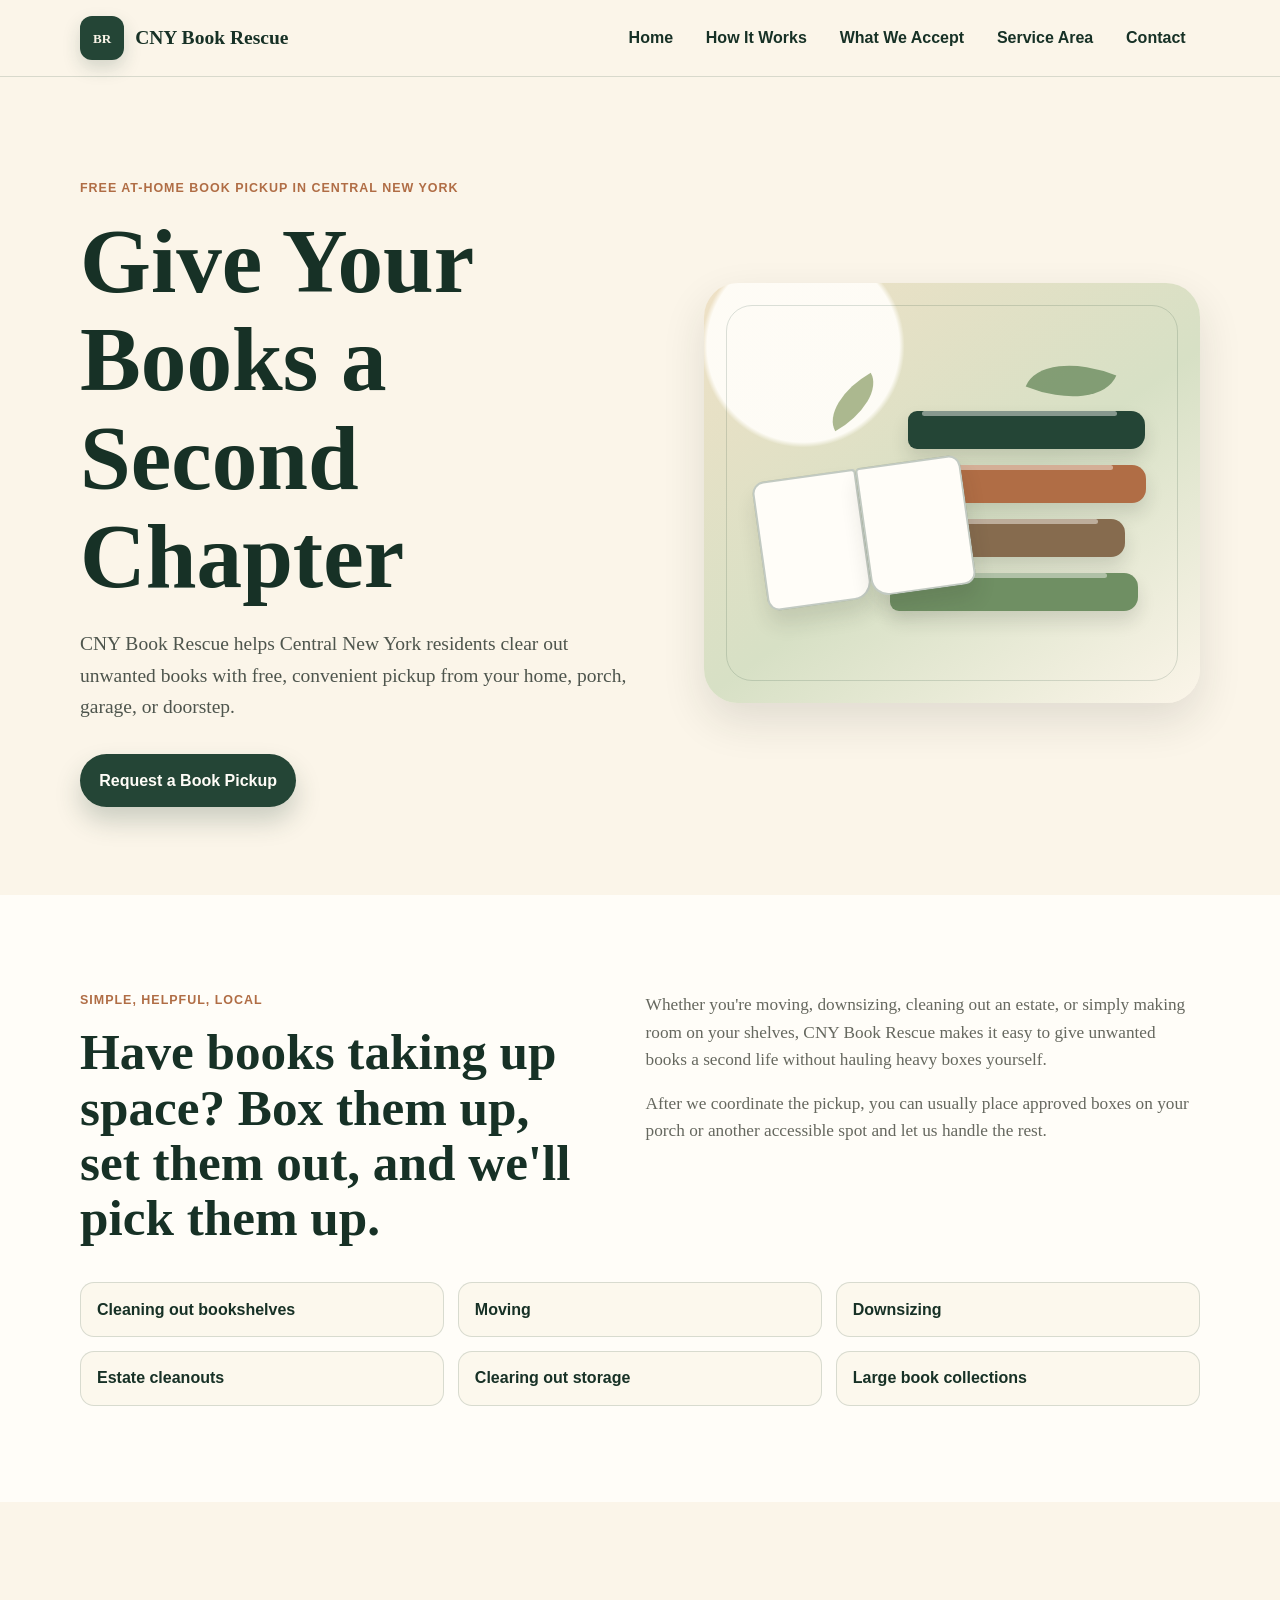
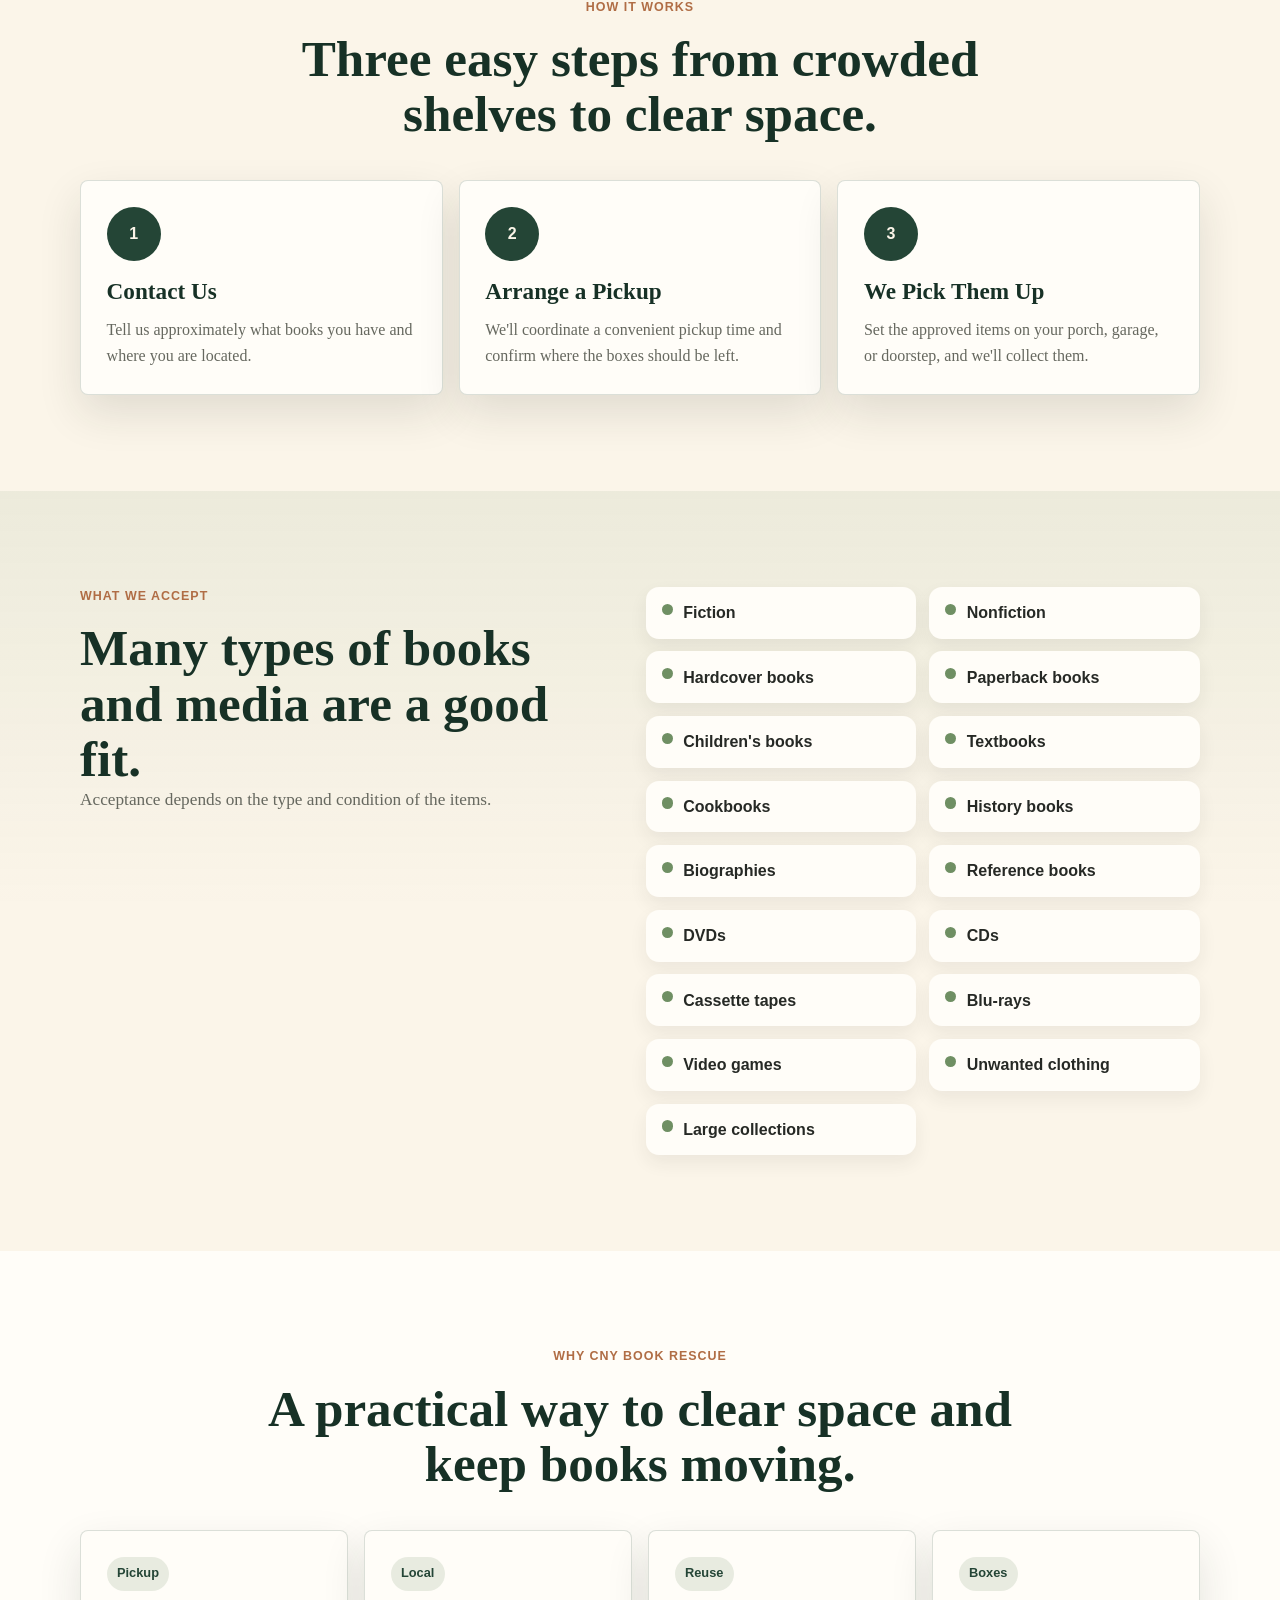
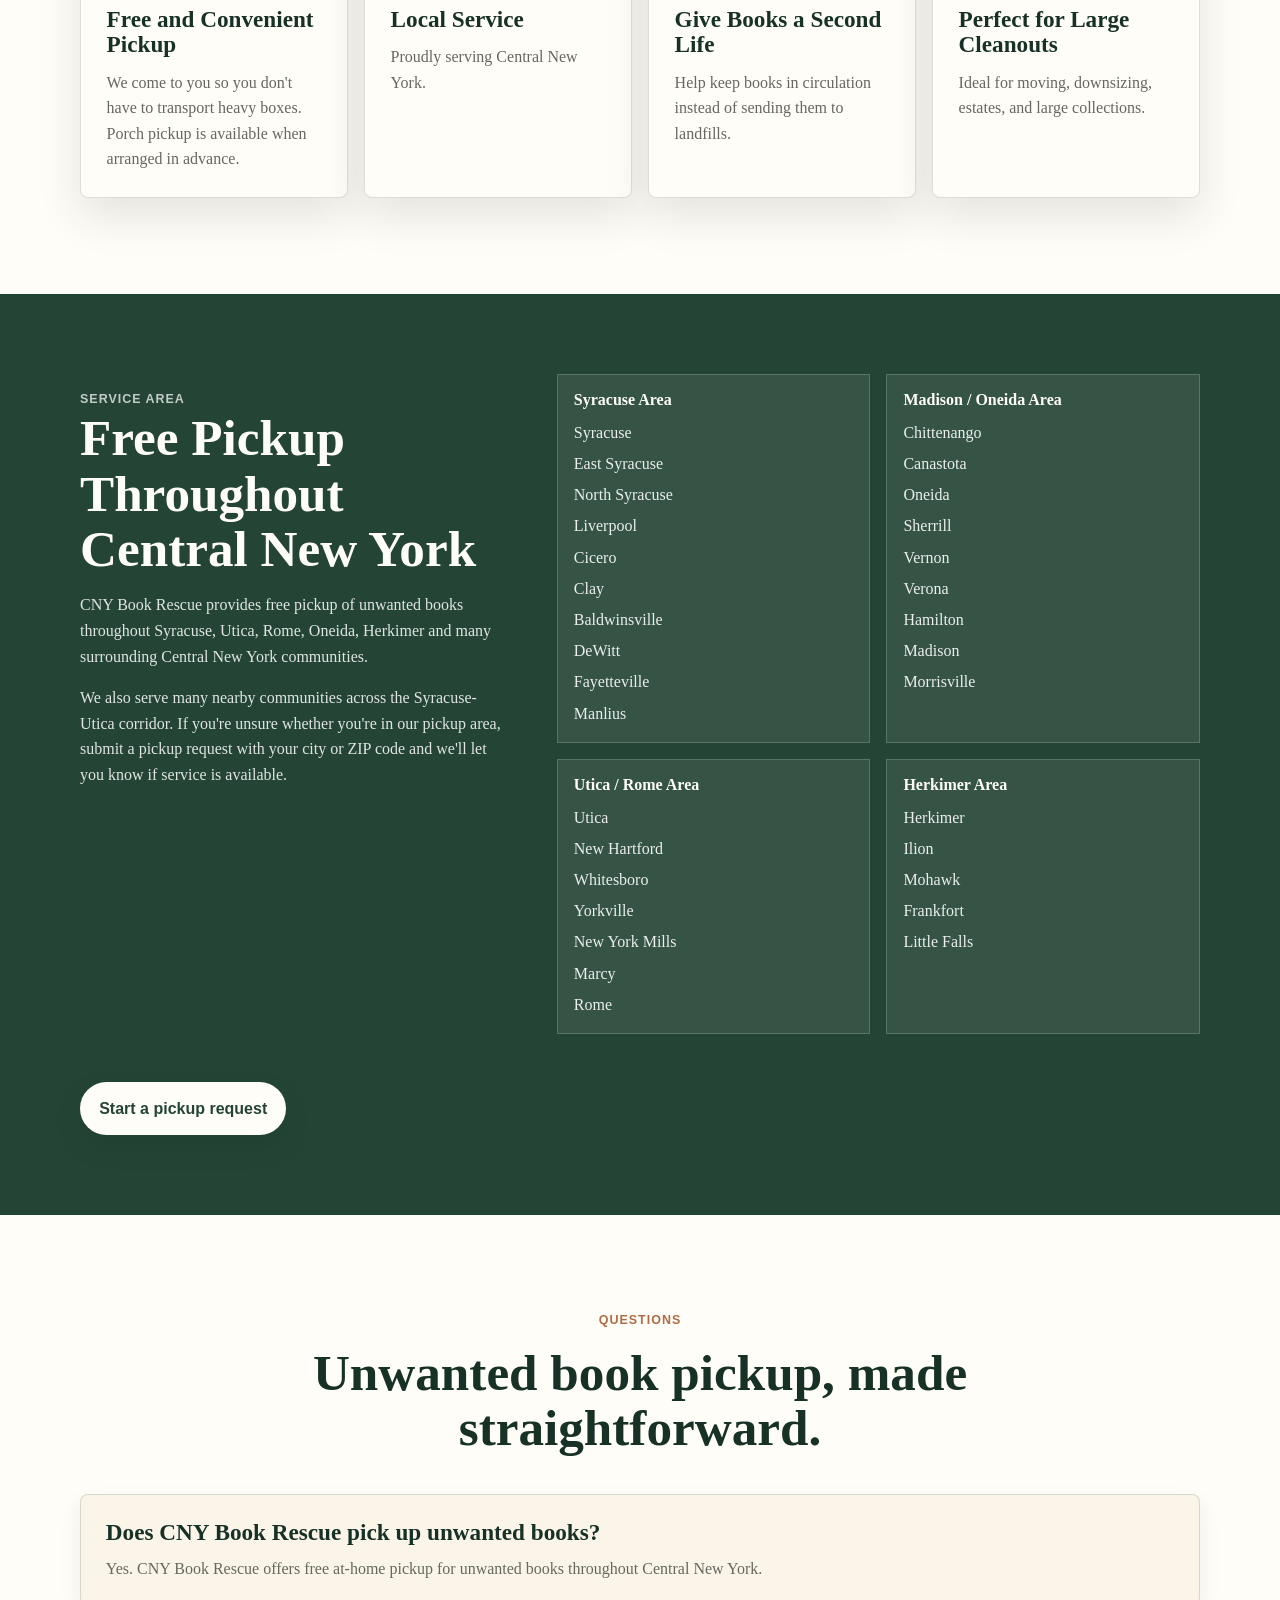
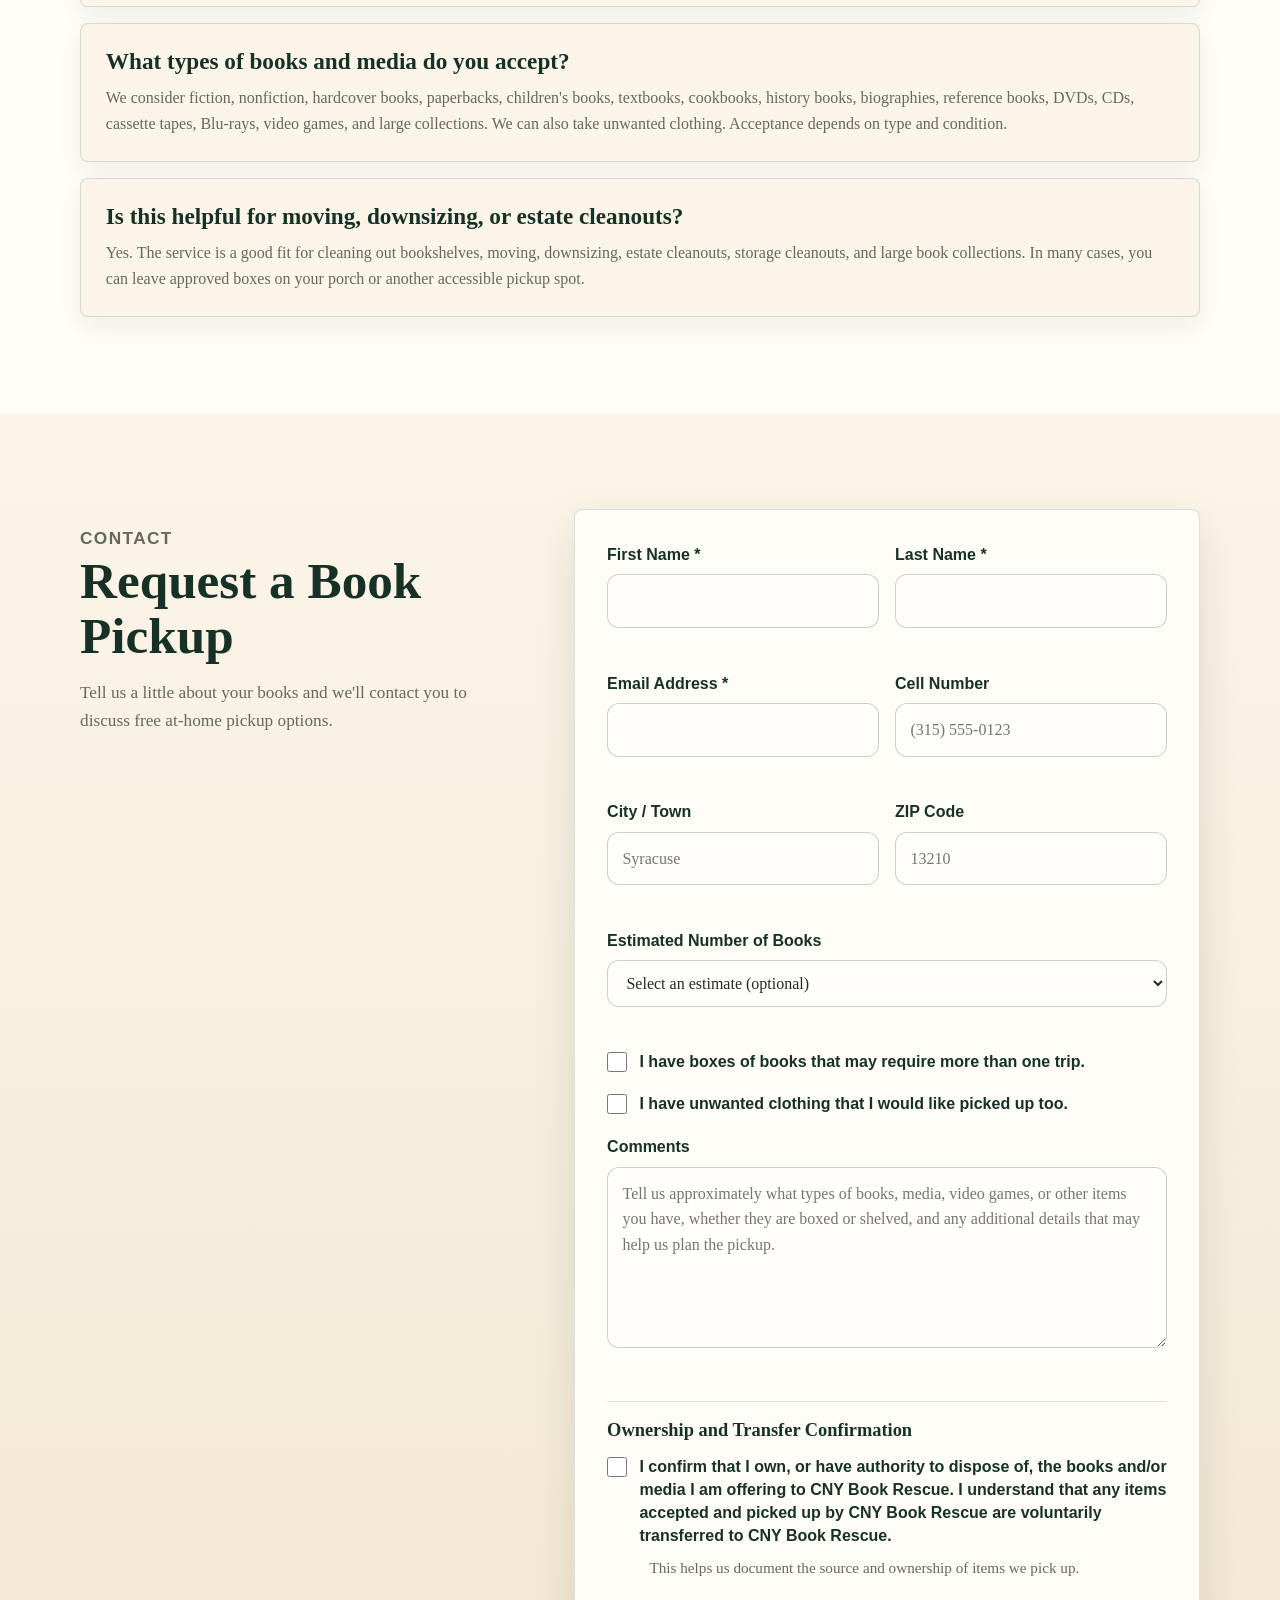
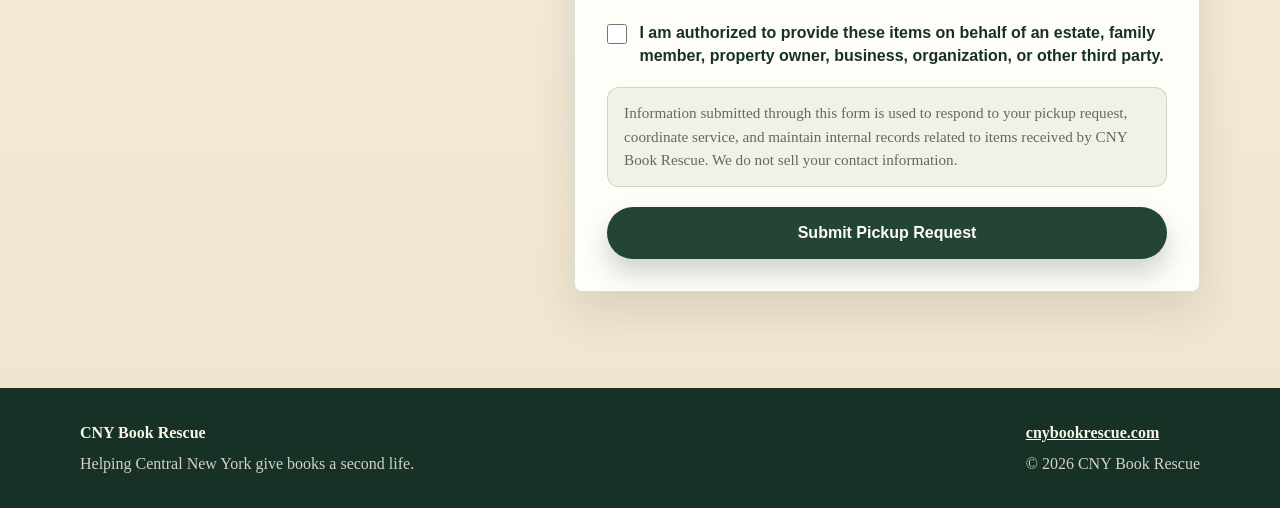
==== index.html @ acc22651 "Include ownership confirmation fields in pickup emails" ====
<!DOCTYPE html>
<html lang="en">
  <head>
    <!-- Google tag (gtag.js) -->
    <script async src="https://www.googletagmanager.com/gtag/js?id=G-8BRWE50BPJ"></script>
    <script>
      window.dataLayer = window.dataLayer || [];
      function gtag(){dataLayer.push(arguments);}
      gtag('js', new Date());

      gtag('config', 'G-8BRWE50BPJ');
    </script>
    <meta charset="UTF-8">
    <meta name="viewport" content="width=device-width, initial-scale=1.0">
    <title>Free Book Pickup in Syracuse & Central New York | CNY Book Rescue</title>
    <meta name="description" content="CNY Book Rescue provides free pickup of unwanted books, media, clothing and other accepted items in Syracuse, Utica, Rome, Oneida, Herkimer and communities throughout Central New York. Moving, downsizing, estate cleanouts and large collections welcome.">
    <meta name="robots" content="index, follow">
    <meta name="author" content="CNY Book Rescue">
    <meta name="geo.region" content="US-NY">
    <meta name="geo.placename" content="Central New York">
    <meta name="theme-color" content="#244536">
    <meta property="og:title" content="Free Book Pickup in Syracuse & Central New York | CNY Book Rescue">
    <meta property="og:description" content="Free pickup of unwanted books and accepted items throughout Syracuse, Utica, Rome, Oneida, Herkimer and Central New York.">
    <meta property="og:type" content="website">
    <meta property="og:url" content="https://cnybookrescue.com/">
    <meta property="og:site_name" content="CNY Book Rescue">
    <meta property="og:image" content="https://cnybookrescue.com/CListImage.png">
    <meta property="og:locale" content="en_US">
    <meta name="twitter:card" content="summary">
    <meta name="twitter:title" content="Free Book Pickup in Syracuse & Central New York | CNY Book Rescue">
    <meta name="twitter:description" content="Free pickup of unwanted books and accepted items throughout Syracuse, Utica, Rome, Oneida, Herkimer and Central New York.">
    <meta name="twitter:image" content="https://cnybookrescue.com/CListImage.png">
    <link rel="canonical" href="https://cnybookrescue.com/">
    <link rel="icon" href="data:image/svg+xml,%3Csvg xmlns='http://www.w3.org/2000/svg' viewBox='0 0 64 64'%3E%3Crect width='64' height='64' rx='14' fill='%23244536'/%3E%3Ctext x='32' y='39' text-anchor='middle' font-family='Georgia,serif' font-size='20' font-weight='700' fill='%23fbf5e9'%3EBR%3C/text%3E%3C/svg%3E">
    <link rel="stylesheet" href="css/styles.css">
    <script type="application/ld+json">
      {
        "@context": "https://schema.org",
        "@graph": [
          {
            "@type": "WebSite",
            "@id": "https://cnybookrescue.com/#website",
            "name": "CNY Book Rescue",
            "alternateName": "Central New York Book Rescue",
            "url": "https://cnybookrescue.com/"
          },
          {
            "@type": "LocalBusiness",
            "@id": "https://cnybookrescue.com/#business",
            "name": "CNY Book Rescue",
            "url": "https://cnybookrescue.com/",
            "description": "CNY Book Rescue helps Central New York residents clear unwanted books, DVDs, CDs, Blu-rays, video games, movies, and music with free at-home pickup. Box them, leave them on the porch, and request a pickup. Select clothing removal requests may be accepted with other pickup items.",
            "areaServed": [
              {
                "@type": "AdministrativeArea",
                "name": "Central New York"
              },
              {
                "@type": "AdministrativeArea",
                "name": "Onondaga County, New York"
              },
              {
                "@type": "AdministrativeArea",
                "name": "Madison County, New York"
              },
              {
                "@type": "AdministrativeArea",
                "name": "Oneida County, New York"
              },
              {
                "@type": "AdministrativeArea",
                "name": "Herkimer County, New York"
              },
              {
                "@type": "City",
                "name": "Syracuse",
                "containedInPlace": {
                  "@type": "AdministrativeArea",
                  "name": "Onondaga County, New York"
                }
              },
              {
                "@type": "City",
                "name": "Utica",
                "containedInPlace": {
                  "@type": "AdministrativeArea",
                  "name": "Oneida County, New York"
                }
              },
              {
                "@type": "City",
                "name": "Rome",
                "containedInPlace": {
                  "@type": "AdministrativeArea",
                  "name": "Oneida County, New York"
                }
              },
              {
                "@type": "City",
                "name": "Oneida",
                "containedInPlace": {
                  "@type": "AdministrativeArea",
                  "name": "Madison County, New York"
                }
              },
              {
                "@type": "City",
                "name": "Little Falls",
                "containedInPlace": {
                  "@type": "AdministrativeArea",
                  "name": "Herkimer County, New York"
                }
              }
            ],
            "priceRange": "Free pickup service"
          },
          {
            "@type": "Service",
            "@id": "https://cnybookrescue.com/#service",
            "name": "Free unwanted book and media pickup in Central New York",
            "serviceType": "Book and media pickup",
            "description": "Free at-home pickup for unwanted books, DVDs, CDs, cassette tapes, Blu-rays, video games, movies, music, large collections, moving cleanouts, downsizing, and estate cleanouts in Central New York. Box them, leave them on the porch, and request a pickup. Select clothing removal requests may be accepted with other pickup items.",
            "provider": {
              "@id": "https://cnybookrescue.com/#business"
            },
            "areaServed": [
              {
                "@type": "AdministrativeArea",
                "name": "Onondaga County, New York"
              },
              {
                "@type": "AdministrativeArea",
                "name": "Madison County, New York"
              },
              {
                "@type": "AdministrativeArea",
                "name": "Oneida County, New York"
              },
              {
                "@type": "AdministrativeArea",
                "name": "Herkimer County, New York"
              },
              {
                "@type": "Place",
                "name": "Syracuse-Utica corridor",
                "containedInPlace": {
                  "@type": "AdministrativeArea",
                  "name": "Central New York"
                }
              }
            ]
          },
          {
            "@type": "FAQPage",
            "@id": "https://cnybookrescue.com/#faq",
            "mainEntity": [
              {
                "@type": "Question",
                "name": "Does CNY Book Rescue pick up unwanted books?",
                "acceptedAnswer": {
                  "@type": "Answer",
                  "text": "Yes. CNY Book Rescue offers convenient local pickup for unwanted books throughout Central New York."
                }
              },
              {
                "@type": "Question",
                "name": "What types of books and media does CNY Book Rescue accept?",
                "acceptedAnswer": {
                  "@type": "Answer",
                  "text": "CNY Book Rescue considers fiction, nonfiction, hardcover books, paperbacks, children's books, textbooks, cookbooks, history books, biographies, reference books, DVDs, CDs, cassette tapes, Blu-rays, video games, movies, music, select unwanted clothing, and large collections. Acceptance depends on type and condition."
                }
              },
              {
                "@type": "Question",
                "name": "Can CNY Book Rescue pick up DVDs, CDs, movies, and music?",
                "acceptedAnswer": {
                  "@type": "Answer",
                  "text": "Yes. CNY Book Rescue considers DVDs, CDs, Blu-rays, cassette tapes, movies, music, video games, and related media for local pickup in Central New York."
                }
              },
              {
                "@type": "Question",
                "name": "Is book pickup useful for moving, downsizing, or estate cleanouts?",
                "acceptedAnswer": {
                  "@type": "Answer",
                  "text": "Yes. The service is designed for cleaning out bookshelves, moving, downsizing, estate cleanouts, storage cleanouts, and large book collections."
                }
              }
            ]
          }
        ]
      }
    </script>
  </head>
  <body>
    <a class="skip-link" href="#main">Skip to content</a>

    <header class="site-header" data-header>
      <nav class="nav" aria-label="Primary navigation">
        <a class="brand" href="#home" aria-label="CNY Book Rescue home">
          <span class="brand-mark" aria-hidden="true">BR</span>
          <span class="brand-text">CNY Book Rescue</span>
        </a>

        <button class="nav-toggle" type="button" aria-expanded="false" aria-controls="primary-menu" aria-label="Open navigation menu">
          <span></span>
          <span></span>
          <span></span>
        </button>

        <ul class="nav-menu" id="primary-menu">
          <li><a href="#home">Home</a></li>
          <li><a href="#how-it-works">How It Works</a></li>
          <li><a href="#what-we-accept">What We Accept</a></li>
          <li><a href="#service-area">Service Area</a></li>
          <li><a href="#contact">Contact</a></li>
        </ul>
      </nav>
    </header>

    <main id="main">
      <section class="hero" id="home" aria-labelledby="hero-title">
        <div class="hero-content">
          <p class="eyebrow">Free at-home book pickup in Central New York</p>
          <h1 id="hero-title">Give Your Books a Second Chapter</h1>
          <p class="hero-copy">CNY Book Rescue helps Central New York residents clear out unwanted books with free, convenient pickup from your home, porch, garage, or doorstep.</p>
          <a class="button button-primary" href="#contact">Request a Book Pickup</a>
        </div>

        <div class="hero-art" aria-label="Illustration of rescued books with leaves">
          <div class="book-stack">
            <span class="book book-one"></span>
            <span class="book book-two"></span>
            <span class="book book-three"></span>
            <span class="book book-four"></span>
          </div>
          <div class="open-book">
            <span></span>
            <span></span>
          </div>
          <div class="leaf leaf-one"></div>
          <div class="leaf leaf-two"></div>
        </div>
      </section>

      <section class="section intro-section" aria-labelledby="overview-title">
        <div class="section-inner two-column">
          <div>
            <p class="eyebrow">Simple, helpful, local</p>
            <h2 id="overview-title">Have books taking up space? Box them up, set them out, and we'll pick them up.</h2>
          </div>
          <div class="flow">
            <p>Whether you're moving, downsizing, cleaning out an estate, or simply making room on your shelves, CNY Book Rescue makes it easy to give unwanted books a second life without hauling heavy boxes yourself.</p>
            <p>After we coordinate the pickup, you can usually place approved boxes on your porch or another accessible spot and let us handle the rest.</p>
          </div>
        </div>
        <div class="section-inner situation-grid" aria-label="Common pickup situations">
          <span>Cleaning out bookshelves</span>
          <span>Moving</span>
          <span>Downsizing</span>
          <span>Estate cleanouts</span>
          <span>Clearing out storage</span>
          <span>Large book collections</span>
        </div>
      </section>

      <section class="section steps-section" id="how-it-works" aria-labelledby="steps-title">
        <div class="section-inner section-heading">
          <p class="eyebrow">How it works</p>
          <h2 id="steps-title">Three easy steps from crowded shelves to clear space.</h2>
        </div>
        <div class="section-inner card-grid steps-grid">
          <article class="step-card">
            <div class="icon-circle" aria-hidden="true">1</div>
            <h3>Contact Us</h3>
            <p>Tell us approximately what books you have and where you are located.</p>
          </article>
          <article class="step-card">
            <div class="icon-circle" aria-hidden="true">2</div>
            <h3>Arrange a Pickup</h3>
            <p>We'll coordinate a convenient pickup time and confirm where the boxes should be left.</p>
          </article>
          <article class="step-card">
            <div class="icon-circle" aria-hidden="true">3</div>
            <h3>We Pick Them Up</h3>
            <p>Set the approved items on your porch, garage, or doorstep, and we'll collect them.</p>
          </article>
        </div>
      </section>

      <section class="section accept-section" id="what-we-accept" aria-labelledby="accept-title">
        <div class="section-inner two-column">
          <div>
            <p class="eyebrow">What we accept</p>
            <h2 id="accept-title">Many types of books and media are a good fit.</h2>
            <p class="section-copy">Acceptance depends on the type and condition of the items.</p>
          </div>
          <ul class="accept-list">
            <li>Fiction</li>
            <li>Nonfiction</li>
            <li>Hardcover books</li>
            <li>Paperback books</li>
            <li>Children's books</li>
            <li>Textbooks</li>
            <li>Cookbooks</li>
            <li>History books</li>
            <li>Biographies</li>
            <li>Reference books</li>
            <li>DVDs</li>
            <li>CDs</li>
            <li>Cassette tapes</li>
            <li>Blu-rays</li>
            <li>Video games</li>
            <!-- CLOTHING ACCEPTANCE START: comment out the next line to hide clothing, or uncomment it to show clothing again. -->
            <li>Unwanted clothing</li>
            <!-- CLOTHING ACCEPTANCE END -->
            <li>Large collections</li>
          </ul>
        </div>
      </section>

      <section class="section benefits-section" aria-labelledby="benefits-title">
        <div class="section-inner section-heading">
          <p class="eyebrow">Why CNY Book Rescue</p>
          <h2 id="benefits-title">A practical way to clear space and keep books moving.</h2>
        </div>
        <div class="section-inner card-grid benefits-grid">
          <article class="benefit-card">
            <span class="benefit-icon" aria-hidden="true">Pickup</span>
            <h3>Free and Convenient Pickup</h3>
            <p>We come to you so you don't have to transport heavy boxes. Porch pickup is available when arranged in advance.</p>
          </article>
          <article class="benefit-card">
            <span class="benefit-icon" aria-hidden="true">Local</span>
            <h3>Local Service</h3>
            <p>Proudly serving Central New York.</p>
          </article>
          <article class="benefit-card">
            <span class="benefit-icon" aria-hidden="true">Reuse</span>
            <h3>Give Books a Second Life</h3>
            <p>Help keep books in circulation instead of sending them to landfills.</p>
          </article>
          <article class="benefit-card">
            <span class="benefit-icon" aria-hidden="true">Boxes</span>
            <h3>Perfect for Large Cleanouts</h3>
            <p>Ideal for moving, downsizing, estates, and large collections.</p>
          </article>
        </div>
      </section>

      <section class="service-area" id="service-area" aria-labelledby="service-area-title">
        <div class="section-inner service-area-inner">
          <div class="service-area-copy">
            <p class="eyebrow">Service Area</p>
            <h2 id="service-area-title">Free Pickup Throughout Central New York</h2>
            <p>CNY Book Rescue provides free pickup of unwanted books throughout Syracuse, Utica, Rome, Oneida, Herkimer and many surrounding Central New York communities.</p>
            <p>We also serve many nearby communities across the Syracuse-Utica corridor. If you're unsure whether you're in our pickup area, submit a pickup request with your city or ZIP code and we'll let you know if service is available.</p>
          </div>
          <div class="service-area-groups" aria-label="Common Central New York pickup areas">
            <article>
              <h3>Syracuse Area</h3>
              <ul>
                <li>Syracuse</li>
                <li>East Syracuse</li>
                <li>North Syracuse</li>
                <li>Liverpool</li>
                <li>Cicero</li>
                <li>Clay</li>
                <li>Baldwinsville</li>
                <li>DeWitt</li>
                <li>Fayetteville</li>
                <li>Manlius</li>
              </ul>
            </article>
            <article>
              <h3>Madison / Oneida Area</h3>
              <ul>
                <li>Chittenango</li>
                <li>Canastota</li>
                <li>Oneida</li>
                <li>Sherrill</li>
                <li>Vernon</li>
                <li>Verona</li>
                <li>Hamilton</li>
                <li>Madison</li>
                <li>Morrisville</li>
              </ul>
            </article>
            <article>
              <h3>Utica / Rome Area</h3>
              <ul>
                <li>Utica</li>
                <li>New Hartford</li>
                <li>Whitesboro</li>
                <li>Yorkville</li>
                <li>New York Mills</li>
                <li>Marcy</li>
                <li>Rome</li>
              </ul>
            </article>
            <article>
              <h3>Herkimer Area</h3>
              <ul>
                <li>Herkimer</li>
                <li>Ilion</li>
                <li>Mohawk</li>
                <li>Frankfort</li>
                <li>Little Falls</li>
              </ul>
            </article>
          </div>
          <a class="button button-secondary" href="#contact">Start a pickup request</a>
        </div>
      </section>

      <section class="section faq-section" aria-labelledby="faq-title">
        <div class="section-inner section-heading">
          <p class="eyebrow">Questions</p>
          <h2 id="faq-title">Unwanted book pickup, made straightforward.</h2>
        </div>
        <div class="section-inner faq-list">
          <article class="faq-item">
            <h3>Does CNY Book Rescue pick up unwanted books?</h3>
            <p>Yes. CNY Book Rescue offers free at-home pickup for unwanted books throughout Central New York.</p>
          </article>
          <article class="faq-item">
            <h3>What types of books and media do you accept?</h3>
            <p>We consider fiction, nonfiction, hardcover books, paperbacks, children's books, textbooks, cookbooks, history books, biographies, reference books, DVDs, CDs, cassette tapes, Blu-rays, video games, and large collections. <!-- CLOTHING ACCEPTANCE START: comment out the next span to hide clothing, or uncomment it to show clothing again. --><span class="clothing-acceptance">We can also take unwanted clothing.</span><!-- CLOTHING ACCEPTANCE END --> Acceptance depends on type and condition.</p>
          </article>
          <article class="faq-item">
            <h3>Is this helpful for moving, downsizing, or estate cleanouts?</h3>
            <p>Yes. The service is a good fit for cleaning out bookshelves, moving, downsizing, estate cleanouts, storage cleanouts, and large book collections. In many cases, you can leave approved boxes on your porch or another accessible pickup spot.</p>
          </article>
        </div>
      </section>

      <section class="section contact-section" id="contact" aria-labelledby="contact-title">
        <div class="section-inner contact-layout">
          <div class="contact-intro">
            <p class="eyebrow">Contact</p>
            <h2 id="contact-title">Request a Book Pickup</h2>
            <p>Tell us a little about your books and we'll contact you to discuss free at-home pickup options.</p>
          </div>

          <form class="pickup-form" id="pickup-form" action="https://formsubmit.co/ajax/cnybookrescue@gmail.com" method="POST" novalidate>
            <div class="form-status" id="form-success" role="status" aria-live="polite" hidden>
              Thank you! Your pickup request has been received. We'll be in touch soon.
            </div>
            <div class="form-status form-status-error" id="form-error" role="alert" hidden>
              Something went wrong while sending your request. Please try again in a moment.
            </div>

            <input type="hidden" name="_subject" value="New CNY Book Rescue pickup request">
            <input type="hidden" name="_template" value="table">
            <div class="honeypot-field" aria-hidden="true">
              <label for="website">Website</label>
              <input id="website" name="_honey" type="text" tabindex="-1" autocomplete="off">
            </div>

            <div class="form-row">
              <div class="field">
                <label for="firstName">First Name <span aria-hidden="true">*</span></label>
                <input id="firstName" name="firstName" type="text" autocomplete="given-name" required>
                <p class="error-message" id="firstName-error"></p>
              </div>
              <div class="field">
                <label for="lastName">Last Name <span aria-hidden="true">*</span></label>
                <input id="lastName" name="lastName" type="text" autocomplete="family-name" required>
                <p class="error-message" id="lastName-error"></p>
              </div>
            </div>

            <div class="form-row">
              <div class="field">
                <label for="email">Email Address <span aria-hidden="true">*</span></label>
                <input id="email" name="email" type="email" autocomplete="email" required>
                <p class="error-message" id="email-error"></p>
              </div>
              <div class="field">
                <label for="cellNumber">Cell Number</label>
                <input id="cellNumber" name="cellNumber" type="tel" autocomplete="tel" placeholder="(315) 555-0123">
                <p class="error-message" id="cellNumber-error"></p>
              </div>
            </div>

            <div class="form-row">
              <div class="field">
                <label for="cityTown">City / Town</label>
                <input id="cityTown" name="cityTown" type="text" autocomplete="address-level2" placeholder="Syracuse">
                <p class="error-message" id="cityTown-error"></p>
              </div>
              <div class="field">
                <label for="zipCode">ZIP Code</label>
                <input id="zipCode" name="zipCode" type="text" inputmode="numeric" autocomplete="postal-code" placeholder="13210" pattern="^\d{5}(-\d{4})?$">
                <p class="error-message" id="zipCode-error"></p>
              </div>
            </div>

            <div class="field">
              <label for="bookEstimate">Estimated Number of Books</label>
              <select id="bookEstimate" name="bookEstimate">
                <option value="">Select an estimate (optional)</option>
                <option value="1-25 books">1-25 books</option>
                <option value="26-100 books">26-100 books</option>
                <option value="101-500 books">101-500 books</option>
                <option value="500-1,000 books">500-1,000 books</option>
                <option value="More than 1,000 books">More than 1,000 books</option>
              </select>
              <p class="error-message" id="bookEstimate-error"></p>
            </div>

            <div class="checkbox-field">
              <input id="largeCollection" name="largeCollection" type="checkbox" value="Yes">
              <label for="largeCollection">I have boxes of books that may require more than one trip.</label>
            </div>

            <div class="checkbox-field">
              <input id="clothingPickup" name="clothingPickup" type="checkbox" value="Yes">
              <label for="clothingPickup">I have unwanted clothing that I would like picked up too.</label>
            </div>

            <div class="field">
              <label for="comments">Comments</label>
              <textarea id="comments" name="comments" rows="6" placeholder="Tell us approximately what types of books, media, video games, or other items you have, whether they are boxed or shelved, and any additional details that may help us plan the pickup."></textarea>
              <p class="error-message" id="comments-error"></p>
            </div>

            <div class="form-section">
              <h3>Ownership and Transfer Confirmation</h3>
              <div class="checkbox-field">
                <input id="ownershipTransferConfirmed" name="ownershipTransferConfirmed" type="checkbox" value="Yes" required>
                <label for="ownershipTransferConfirmed">I confirm that I own, or have authority to dispose of, the books and/or media I am offering to CNY Book Rescue. I understand that any items accepted and picked up by CNY Book Rescue are voluntarily transferred to CNY Book Rescue.</label>
              </div>
              <p class="form-note">This helps us document the source and ownership of items we pick up.</p>
              <p class="error-message" id="ownershipTransferConfirmed-error"></p>

              <div class="checkbox-field">
                <input id="thirdPartyAuthority" name="thirdPartyAuthority" type="checkbox" value="Yes">
                <label for="thirdPartyAuthority">I am authorized to provide these items on behalf of an estate, family member, property owner, business, organization, or other third party.</label>
              </div>

              <div class="field" id="authorityRelationshipField" hidden>
                <label for="authorityRelationship">Authority / Relationship</label>
                <input id="authorityRelationship" name="authorityRelationship" type="text" placeholder="Example: Executor of estate, property owner, family member, store manager, church volunteer">
                <p class="error-message" id="authorityRelationship-error"></p>
              </div>
            </div>

            <p class="privacy-note">Information submitted through this form is used to respond to your pickup request, coordinate service, and maintain internal records related to items received by CNY Book Rescue. We do not sell your contact information.</p>

            <button class="button button-primary form-button" type="submit">Submit Pickup Request</button>
          </form>
        </div>
      </section>
    </main>

    <footer class="site-footer">
      <div class="section-inner footer-inner">
        <div>
          <strong>CNY Book Rescue</strong>
          <p>Helping Central New York give books a second life.</p>
        </div>
        <div>
          <a href="https://cnybookrescue.com/">cnybookrescue.com</a>
          <p>&copy; <span id="current-year"></span> CNY Book Rescue</p>
        </div>
      </div>
    </footer>

    <script src="js/script.js"></script>
  </body>
</html>
---- css/styles.css ----
:root {
  --cream: #fbf5e9;
  --cream-deep: #f1e5cf;
  --forest: #244536;
  --forest-dark: #173126;
  --moss: #6f8f63;
  --brown: #866b4e;
  --clay: #b06d45;
  --charcoal: #262925;
  --muted: #66685f;
  --white: #fffdf8;
  --line: rgba(36, 69, 54, 0.16);
  --shadow: 0 18px 44px rgba(31, 42, 35, 0.12);
  --radius: 8px;
  --header-height: 76px;
}

* {
  box-sizing: border-box;
}

html {
  scroll-behavior: smooth;
  scroll-padding-top: calc(var(--header-height) + 18px);
}

body {
  margin: 0;
  color: var(--charcoal);
  background: var(--cream);
  font-family: Georgia, "Times New Roman", serif;
  line-height: 1.6;
}

body.nav-open {
  overflow: hidden;
}

img,
svg {
  max-width: 100%;
}

a {
  color: inherit;
}

button,
input,
select,
textarea {
  font: inherit;
}

.skip-link {
  position: fixed;
  top: 12px;
  left: 12px;
  z-index: 100;
  transform: translateY(-150%);
  border-radius: 999px;
  background: var(--forest);
  color: var(--white);
  padding: 0.65rem 1rem;
  text-decoration: none;
  transition: transform 0.2s ease;
}

.skip-link:focus {
  transform: translateY(0);
}

.site-header {
  position: sticky;
  top: 0;
  z-index: 50;
  min-height: var(--header-height);
  background: rgba(251, 245, 233, 0.92);
  border-bottom: 1px solid var(--line);
  backdrop-filter: blur(18px);
}

.nav {
  width: min(1120px, calc(100% - 32px));
  min-height: var(--header-height);
  margin: 0 auto;
  display: flex;
  align-items: center;
  justify-content: space-between;
  gap: 1.5rem;
}

.brand {
  display: inline-flex;
  align-items: center;
  gap: 0.7rem;
  color: var(--forest-dark);
  text-decoration: none;
  font-weight: 700;
  letter-spacing: 0;
}

.brand-mark {
  display: grid;
  width: 44px;
  height: 44px;
  place-items: center;
  border-radius: 12px;
  background: var(--forest);
  color: var(--cream);
  box-shadow: 0 8px 18px rgba(36, 69, 54, 0.18);
  font-size: 0.82rem;
}

.brand-text {
  font-size: 1.22rem;
}

.nav-menu {
  display: flex;
  align-items: center;
  gap: 0.25rem;
  margin: 0;
  padding: 0;
  list-style: none;
}

.nav-menu a {
  display: inline-flex;
  min-height: 44px;
  align-items: center;
  border-radius: 999px;
  padding: 0.45rem 0.9rem;
  color: var(--forest-dark);
  font-family: "Trebuchet MS", Arial, sans-serif;
  font-weight: 700;
  text-decoration: none;
  transition: background 0.2s ease, color 0.2s ease;
}

.nav-menu a:hover,
.nav-menu a:focus-visible {
  background: rgba(111, 143, 99, 0.18);
  color: var(--forest);
  outline: none;
}

.nav-toggle {
  display: none;
  width: 46px;
  height: 46px;
  flex: 0 0 46px;
  border: 1px solid var(--line);
  border-radius: 12px;
  background: var(--white);
  cursor: pointer;
}

.nav-toggle span {
  display: block;
  width: 22px;
  height: 2px;
  margin: 5px auto;
  border-radius: 2px;
  background: var(--forest);
  transition: transform 0.2s ease, opacity 0.2s ease;
}

.nav-toggle[aria-expanded="true"] span:nth-child(1) {
  transform: translateY(7px) rotate(45deg);
}

.nav-toggle[aria-expanded="true"] span:nth-child(2) {
  opacity: 0;
}

.nav-toggle[aria-expanded="true"] span:nth-child(3) {
  transform: translateY(-7px) rotate(-45deg);
}

.hero {
  width: min(1120px, calc(100% - 32px));
  min-height: calc(100vh - var(--header-height) - 64px);
  margin: 0 auto;
  padding: clamp(4rem, 8vw, 7rem) 0 clamp(3rem, 7vw, 5.5rem);
  display: grid;
  grid-template-columns: minmax(0, 1.05fr) minmax(300px, 0.95fr);
  align-items: center;
  gap: clamp(2rem, 6vw, 5rem);
}

.hero-content {
  max-width: 650px;
}

.eyebrow {
  margin: 0 0 0.85rem;
  color: var(--clay);
  font-family: "Trebuchet MS", Arial, sans-serif;
  font-size: 0.78rem;
  font-weight: 800;
  letter-spacing: 0.08em;
  text-transform: uppercase;
}

h1,
h2,
h3,
p {
  overflow-wrap: anywhere;
}

h1,
h2,
h3 {
  margin: 0;
  color: var(--forest-dark);
  line-height: 1.08;
  letter-spacing: 0;
}

h1 {
  font-size: 5.7rem;
  max-width: 820px;
}

h2 {
  font-size: 3.2rem;
}

h3 {
  font-size: 1.45rem;
}

.hero-copy {
  max-width: 620px;
  margin: 1.35rem 0 2rem;
  color: #4e554d;
  font-size: 1.22rem;
}

.button {
  display: inline-flex;
  min-height: 50px;
  align-items: center;
  justify-content: center;
  border: 0;
  border-radius: 999px;
  padding: 0.85rem 1.2rem;
  font-family: "Trebuchet MS", Arial, sans-serif;
  font-weight: 800;
  text-decoration: none;
  cursor: pointer;
  transition: transform 0.2s ease, box-shadow 0.2s ease, background 0.2s ease;
}

.button:hover,
.button:focus-visible {
  transform: translateY(-2px);
  outline: none;
}

.button-primary {
  background: var(--forest);
  color: var(--white);
  box-shadow: 0 14px 26px rgba(36, 69, 54, 0.22);
}

.button-primary:hover,
.button-primary:focus-visible {
  background: var(--forest-dark);
}

.button-secondary {
  background: var(--white);
  color: var(--forest);
  box-shadow: 0 12px 24px rgba(23, 49, 38, 0.18);
}

.hero-art {
  position: relative;
  min-height: 420px;
  border-radius: 34px;
  background:
    radial-gradient(circle at 20% 15%, rgba(255, 253, 248, 0.95) 0 18%, transparent 19%),
    linear-gradient(145deg, #efe1c6, #d7e0c5 54%, #fbf5e9);
  box-shadow: var(--shadow);
  overflow: hidden;
}

.hero-art::before {
  content: "";
  position: absolute;
  inset: 22px;
  border: 1px solid rgba(36, 69, 54, 0.16);
  border-radius: 26px;
}

.book-stack {
  position: absolute;
  right: 11%;
  bottom: 22%;
  width: 52%;
  max-width: 300px;
}

.book {
  display: block;
  height: 38px;
  margin-top: 12px;
  border-radius: 9px 14px 14px 9px;
  box-shadow: 0 10px 18px rgba(38, 41, 37, 0.14);
}

.book::after {
  content: "";
  display: block;
  width: 82%;
  height: 5px;
  margin: 16px 0 0 14px;
  border-radius: 999px;
  background: rgba(255, 253, 248, 0.45);
}

.book-one {
  width: 92%;
  margin-left: 8%;
  background: var(--forest);
}

.book-two {
  width: 100%;
  background: var(--clay);
}

.book-three {
  width: 88%;
  margin-left: 4%;
  background: var(--brown);
}

.book-four {
  width: 96%;
  margin-left: 1%;
  background: var(--moss);
}

.open-book {
  position: absolute;
  left: 11%;
  bottom: 25%;
  display: flex;
  width: 210px;
  height: 130px;
  transform: rotate(-8deg);
}

.open-book span {
  flex: 1;
  border: 2px solid rgba(36, 69, 54, 0.28);
  background: var(--white);
  box-shadow: 0 14px 20px rgba(38, 41, 37, 0.12);
}

.open-book span:first-child {
  border-radius: 12px 4px 18px 12px;
}

.open-book span:last-child {
  border-radius: 4px 12px 12px 18px;
}

.leaf {
  position: absolute;
  width: 80px;
  height: 44px;
  border-radius: 100% 0 100% 0;
  background: var(--moss);
  opacity: 0.82;
}

.leaf-one {
  top: 18%;
  right: 18%;
  transform: rotate(22deg);
}

.leaf-two {
  left: 22%;
  top: 23%;
  transform: rotate(-30deg) scale(0.75);
  background: #9aaa79;
}

.section {
  padding: 6rem 0;
}

.section-inner {
  width: min(1120px, calc(100% - 32px));
  margin: 0 auto;
}

.two-column {
  display: grid;
  grid-template-columns: minmax(0, 0.95fr) minmax(0, 1.05fr);
  gap: clamp(2rem, 5vw, 4.5rem);
  align-items: start;
}

.flow p,
.section-copy,
.contact-intro p {
  margin: 0;
  color: var(--muted);
  font-size: 1.08rem;
}

.flow p + p {
  margin-top: 1rem;
}

.intro-section,
.benefits-section {
  background: var(--white);
}

.situation-grid {
  display: grid;
  grid-template-columns: repeat(3, minmax(0, 1fr));
  gap: 0.85rem;
  margin-top: 2.3rem;
}

.situation-grid span {
  min-height: 54px;
  display: flex;
  align-items: center;
  border: 1px solid var(--line);
  border-radius: 14px;
  background: rgba(251, 245, 233, 0.72);
  padding: 0.85rem 1rem;
  color: var(--forest-dark);
  font-family: "Trebuchet MS", Arial, sans-serif;
  font-weight: 700;
}

.section-heading {
  max-width: 760px;
  text-align: center;
}

.card-grid {
  display: grid;
  gap: 1rem;
  margin-top: 2.4rem;
}

.steps-grid {
  grid-template-columns: repeat(3, minmax(0, 1fr));
}

.benefits-grid {
  grid-template-columns: repeat(4, minmax(0, 1fr));
}

.step-card,
.benefit-card,
.pickup-form {
  border: 1px solid var(--line);
  border-radius: var(--radius);
  background: var(--white);
  box-shadow: var(--shadow);
}

.step-card,
.benefit-card {
  padding: clamp(1.2rem, 2.5vw, 1.6rem);
}

.step-card p,
.benefit-card p {
  margin: 0.8rem 0 0;
  color: var(--muted);
}

.icon-circle {
  display: grid;
  width: 54px;
  height: 54px;
  place-items: center;
  margin-bottom: 1.15rem;
  border-radius: 50%;
  background: var(--forest);
  color: var(--cream);
  font-family: "Trebuchet MS", Arial, sans-serif;
  font-weight: 900;
}

.accept-section {
  background:
    linear-gradient(180deg, rgba(111, 143, 99, 0.1), transparent 55%),
    var(--cream);
}

.accept-list {
  display: grid;
  grid-template-columns: repeat(2, minmax(0, 1fr));
  gap: 0.8rem;
  margin: 0;
  padding: 0;
  list-style: none;
}

.accept-list li {
  position: relative;
  border-radius: 13px;
  background: var(--white);
  padding: 0.82rem 1rem 0.82rem 2.35rem;
  box-shadow: 0 8px 18px rgba(38, 41, 37, 0.07);
  font-family: "Trebuchet MS", Arial, sans-serif;
  font-weight: 700;
}

.accept-list li::before {
  content: "";
  position: absolute;
  top: 1.05rem;
  left: 1rem;
  width: 0.7rem;
  height: 0.7rem;
  border-radius: 50%;
  background: var(--moss);
}

.benefit-icon {
  display: inline-flex;
  min-height: 34px;
  align-items: center;
  margin-bottom: 1rem;
  border-radius: 999px;
  background: rgba(111, 143, 99, 0.16);
  color: var(--forest);
  padding: 0.32rem 0.65rem;
  font-family: "Trebuchet MS", Arial, sans-serif;
  font-size: 0.8rem;
  font-weight: 900;
}

.service-area {
  padding: clamp(3rem, 7vw, 5rem) 0;
  background: var(--forest);
  color: var(--white);
}

.service-area-inner {
  display: grid;
  grid-template-columns: minmax(0, 0.8fr) minmax(0, 1.2fr);
  align-items: start;
  gap: clamp(1.5rem, 4vw, 3rem);
}

.service-area h2 {
  color: var(--white);
}

.service-area .eyebrow {
  color: rgba(255, 255, 255, 0.72);
}

.service-area-copy p {
  margin: 1rem 0 0;
  color: rgba(255, 255, 255, 0.86);
}

.service-area-groups {
  display: grid;
  grid-template-columns: repeat(2, minmax(0, 1fr));
  gap: 1rem;
}

.service-area-groups article {
  border: 1px solid rgba(255, 255, 255, 0.18);
  border-radius: var(--radius-small);
  background: rgba(255, 255, 255, 0.08);
  padding: 1rem;
}

.service-area-groups h3 {
  margin: 0 0 0.7rem;
  color: var(--white);
  font-size: 1rem;
}

.service-area-groups ul {
  display: grid;
  gap: 0.35rem;
  margin: 0;
  padding: 0;
  list-style: none;
  color: rgba(255, 255, 255, 0.9);
}

.service-area .button {
  justify-self: start;
}

.faq-section {
  background: var(--white);
}

.faq-list {
  display: grid;
  gap: 1rem;
  margin-top: 2.4rem;
}

.faq-item {
  border: 1px solid var(--line);
  border-radius: var(--radius);
  background: var(--cream);
  padding: clamp(1.15rem, 2.5vw, 1.55rem);
  box-shadow: 0 10px 24px rgba(31, 42, 35, 0.07);
}

.faq-item p {
  margin: 0.7rem 0 0;
  color: var(--muted);
}

.contact-section {
  background: linear-gradient(180deg, var(--cream) 0%, var(--cream-deep) 100%);
}

.contact-layout {
  display: grid;
  grid-template-columns: minmax(250px, 0.8fr) minmax(0, 1.2fr);
  gap: clamp(2rem, 6vw, 5rem);
  align-items: start;
}

.contact-intro {
  position: sticky;
  top: calc(var(--header-height) + 32px);
}

.contact-intro p {
  margin-top: 1rem;
  max-width: 440px;
}

.pickup-form {
  padding: clamp(1.2rem, 3vw, 2rem);
}

.form-row {
  display: grid;
  grid-template-columns: repeat(2, minmax(0, 1fr));
  gap: 1rem;
}

.field {
  margin-bottom: 1.05rem;
}

label {
  display: inline-block;
  margin-bottom: 0.42rem;
  color: var(--forest-dark);
  font-family: "Trebuchet MS", Arial, sans-serif;
  font-weight: 800;
}

input,
select,
textarea {
  width: 100%;
  border: 1px solid rgba(36, 69, 54, 0.24);
  border-radius: 12px;
  background: #fffefa;
  color: var(--charcoal);
  padding: 0.82rem 0.9rem;
  transition: border-color 0.2s ease, box-shadow 0.2s ease, background 0.2s ease;
}

textarea {
  resize: vertical;
}

input:focus,
select:focus,
textarea:focus {
  border-color: var(--forest);
  box-shadow: 0 0 0 4px rgba(36, 69, 54, 0.14);
  outline: none;
}

.is-invalid {
  border-color: #a33d31;
  background: #fff8f5;
}

.error-message {
  min-height: 1.3rem;
  margin: 0.3rem 0 0;
  color: #8e3027;
  font-family: "Trebuchet MS", Arial, sans-serif;
  font-size: 0.9rem;
  font-weight: 700;
}

.checkbox-field {
  display: grid;
  grid-template-columns: 22px minmax(0, 1fr);
  gap: 0.65rem;
  align-items: start;
  margin: 0.2rem 0 1.2rem;
}

.checkbox-field input {
  width: 20px;
  height: 20px;
  margin: 0.15rem 0 0;
  accent-color: var(--forest);
}

.checkbox-field label {
  margin: 0;
  line-height: 1.45;
}

.form-section {
  margin: 1.2rem 0;
  border-top: 1px solid rgba(36, 69, 54, 0.14);
  padding-top: 1.2rem;
}

.form-section h3 {
  margin: 0 0 0.85rem;
  color: var(--forest-dark);
  font-size: 1.15rem;
}

.form-note,
.privacy-note {
  color: var(--muted);
  font-size: 0.95rem;
  line-height: 1.55;
}

.form-note {
  margin: -0.65rem 0 1.1rem 2.65rem;
}

.privacy-note {
  margin: 1rem 0 1.25rem;
  border: 1px solid rgba(111, 143, 99, 0.28);
  border-radius: 12px;
  background: rgba(111, 143, 99, 0.1);
  padding: 0.85rem 1rem;
}

.form-button {
  width: 100%;
}

.form-status {
  margin-bottom: 1.2rem;
  border: 1px solid rgba(111, 143, 99, 0.44);
  border-radius: 14px;
  background: rgba(111, 143, 99, 0.14);
  color: var(--forest-dark);
  padding: 1rem;
  font-family: "Trebuchet MS", Arial, sans-serif;
  font-weight: 800;
}

.form-status-error {
  border-color: rgba(142, 48, 39, 0.32);
  background: #fff1ed;
  color: #8e3027;
}

.honeypot-field {
  position: absolute;
  left: -10000px;
  width: 1px;
  height: 1px;
  overflow: hidden;
}

.form-button[disabled] {
  cursor: wait;
  opacity: 0.72;
  transform: none;
}

.site-footer {
  background: var(--forest-dark);
  color: var(--cream);
  padding: 2rem 0;
}

.footer-inner {
  display: flex;
  align-items: start;
  justify-content: space-between;
  gap: 1.5rem;
}

.site-footer p {
  margin: 0.3rem 0 0;
  color: rgba(251, 245, 233, 0.82);
}

.site-footer a {
  color: var(--cream);
  font-weight: 800;
}

@media (max-width: 920px) {
  h1 {
    font-size: 4.5rem;
  }

  h2 {
    font-size: 2.65rem;
  }

  .hero,
  .two-column,
  .contact-layout {
    grid-template-columns: 1fr;
  }

  .hero {
    min-height: auto;
  }

  .hero-art {
    min-height: 360px;
  }

  .contact-intro {
    position: static;
  }

  .steps-grid,
  .benefits-grid {
    grid-template-columns: repeat(2, minmax(0, 1fr));
  }
}

@media (max-width: 760px) {
  :root {
    --header-height: 68px;
  }

  .nav-toggle {
    display: block;
  }

  .nav-menu {
    position: fixed;
    inset: var(--header-height) 0 auto 0;
    display: grid;
    gap: 0.4rem;
    border-bottom: 1px solid var(--line);
    background: var(--cream);
    padding: 1rem 16px 1.25rem;
    box-shadow: 0 18px 30px rgba(31, 42, 35, 0.12);
    transform: translateY(-120%);
    visibility: hidden;
    transition: transform 0.24s ease, visibility 0.24s ease;
  }

  .nav-menu.is-open {
    transform: translateY(0);
    visibility: visible;
  }

  .nav-menu a {
    width: 100%;
    border-radius: 12px;
    background: rgba(255, 253, 248, 0.78);
    padding: 0.8rem 1rem;
  }

  .hero {
    gap: 1.4rem;
    padding-top: 2.35rem;
    padding-bottom: 2.15rem;
  }

  h1 {
    font-size: 3.2rem;
  }

  h2 {
    font-size: 2.25rem;
  }

  .situation-grid,
  .accept-list,
  .steps-grid,
  .benefits-grid,
  .form-row {
    grid-template-columns: 1fr;
  }

  .service-area-inner {
    align-items: stretch;
    grid-template-columns: 1fr;
  }

  .footer-inner {
    align-items: stretch;
    flex-direction: column;
  }

  .service-area-inner .button {
    width: 100%;
  }
}

@media (max-width: 520px) {
  .service-area-groups {
    grid-template-columns: 1fr;
  }

  .brand-mark {
    width: 40px;
    height: 40px;
  }

  .hero-art {
    min-height: 205px;
    border-radius: 24px;
  }

  .open-book {
    left: 8%;
    width: 140px;
    height: 90px;
  }

  .book-stack {
    right: 7%;
    width: 58%;
  }

  .book {
    height: 27px;
  }

  h1 {
    font-size: 2.82rem;
  }

  h2 {
    font-size: 2rem;
  }

  .hero-copy {
    font-size: 1.08rem;
  }

  .section {
    padding: 3.4rem 0;
  }
}

@media (prefers-reduced-motion: reduce) {
  html {
    scroll-behavior: auto;
  }

  *,
  *::before,
  *::after {
    transition-duration: 0.01ms !important;
    animation-duration: 0.01ms !important;
    animation-iteration-count: 1 !important;
  }
}
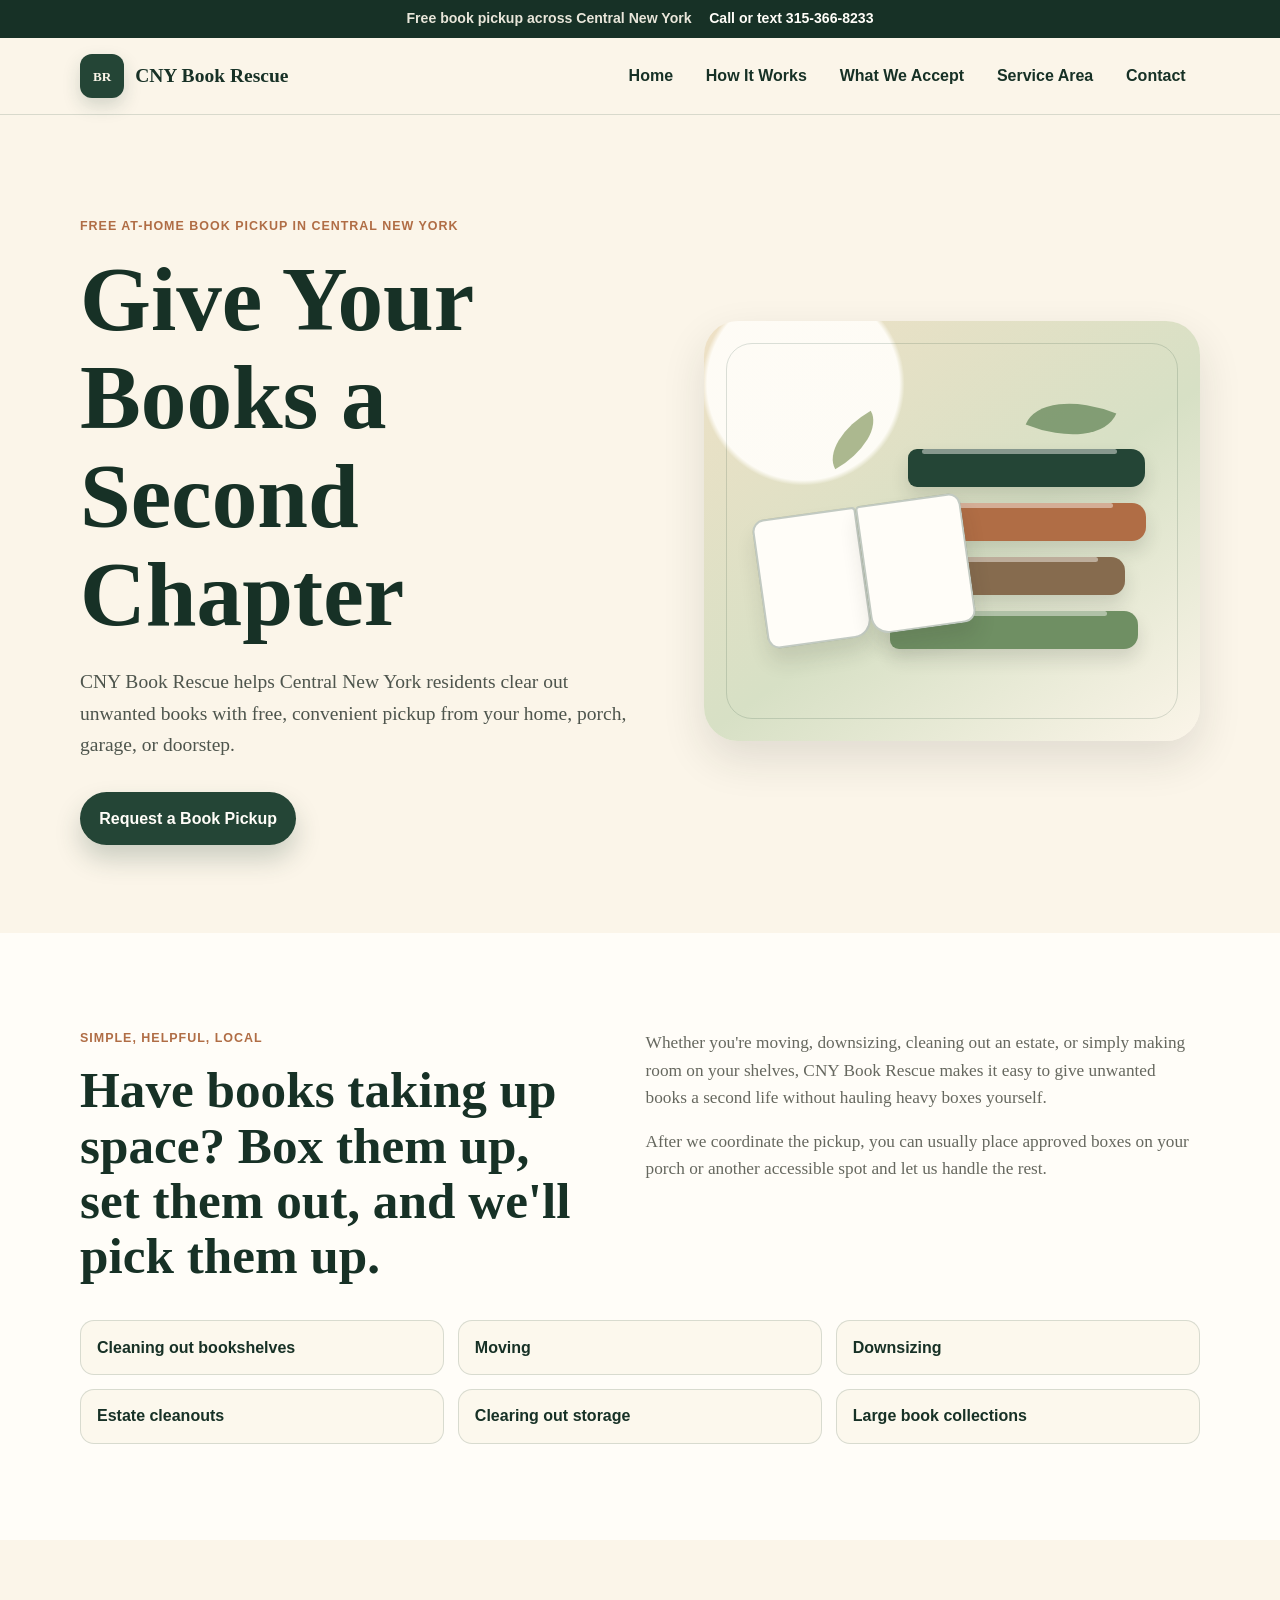
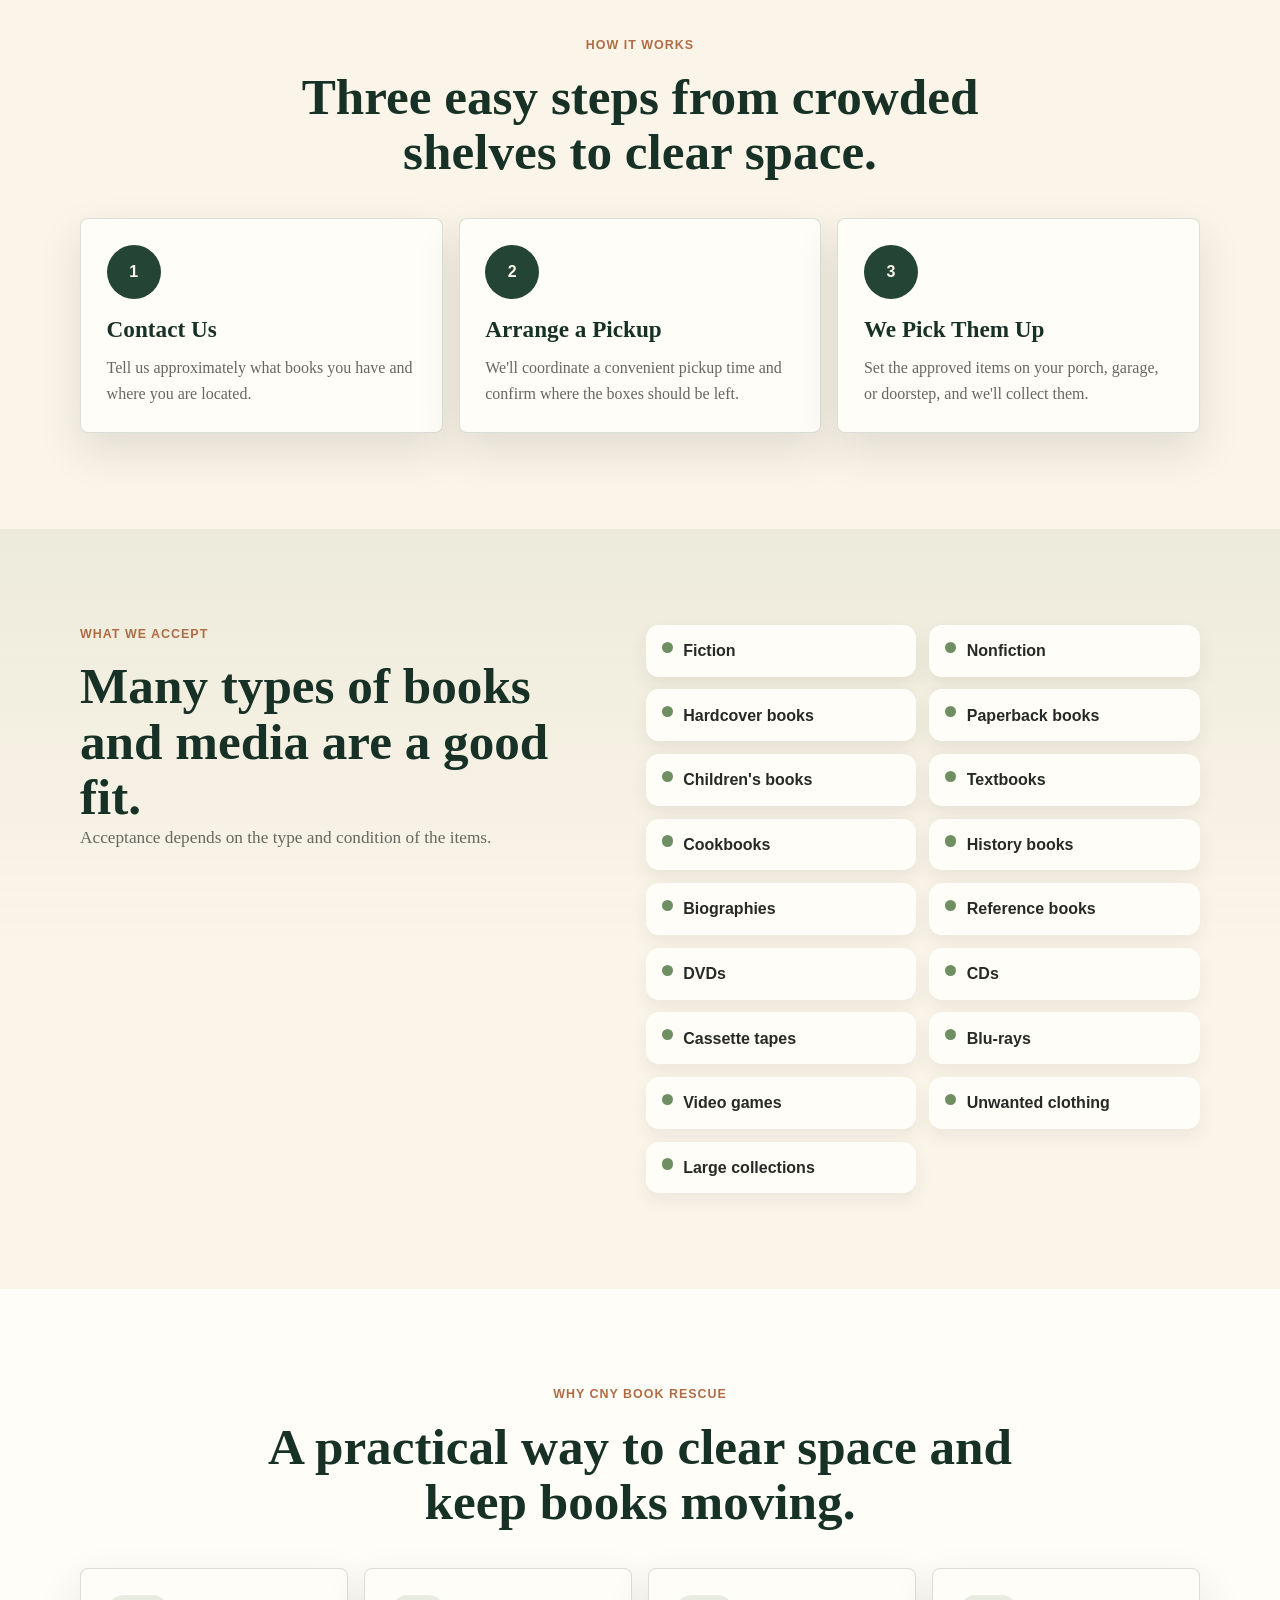
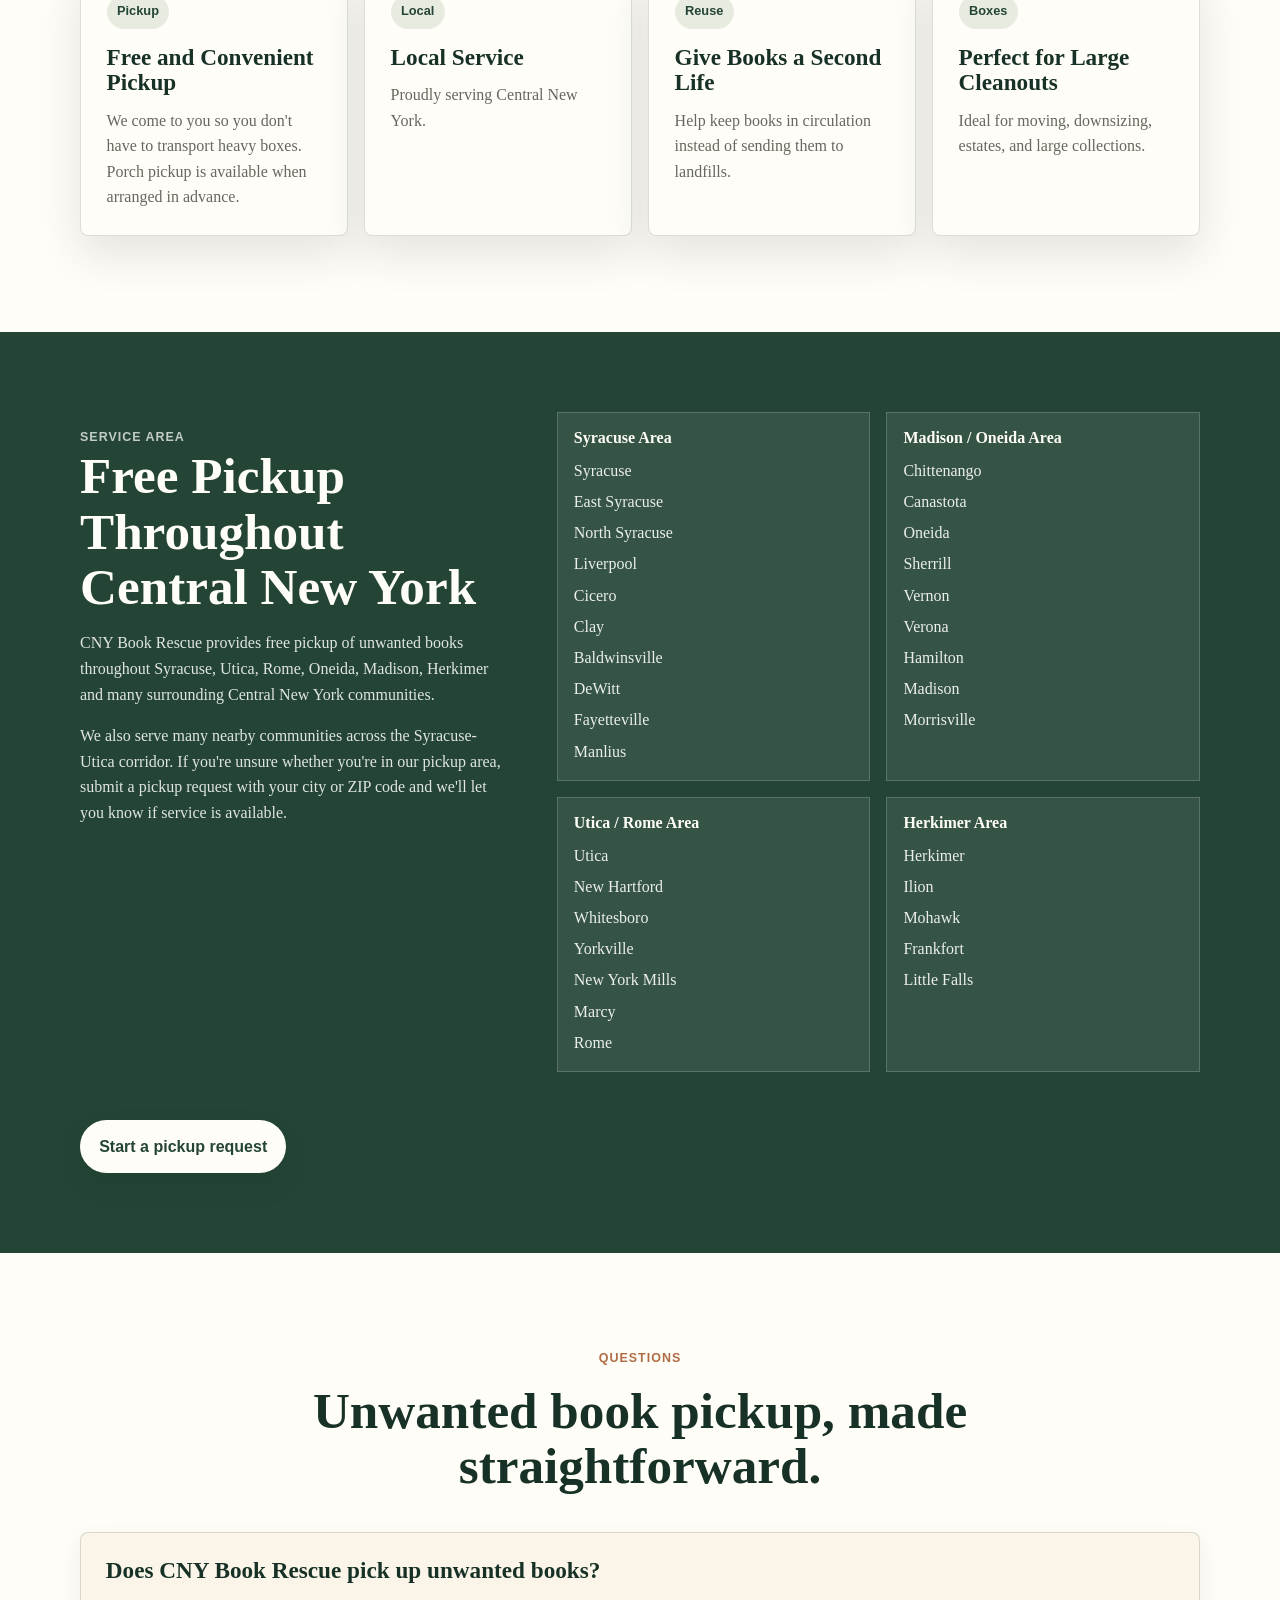
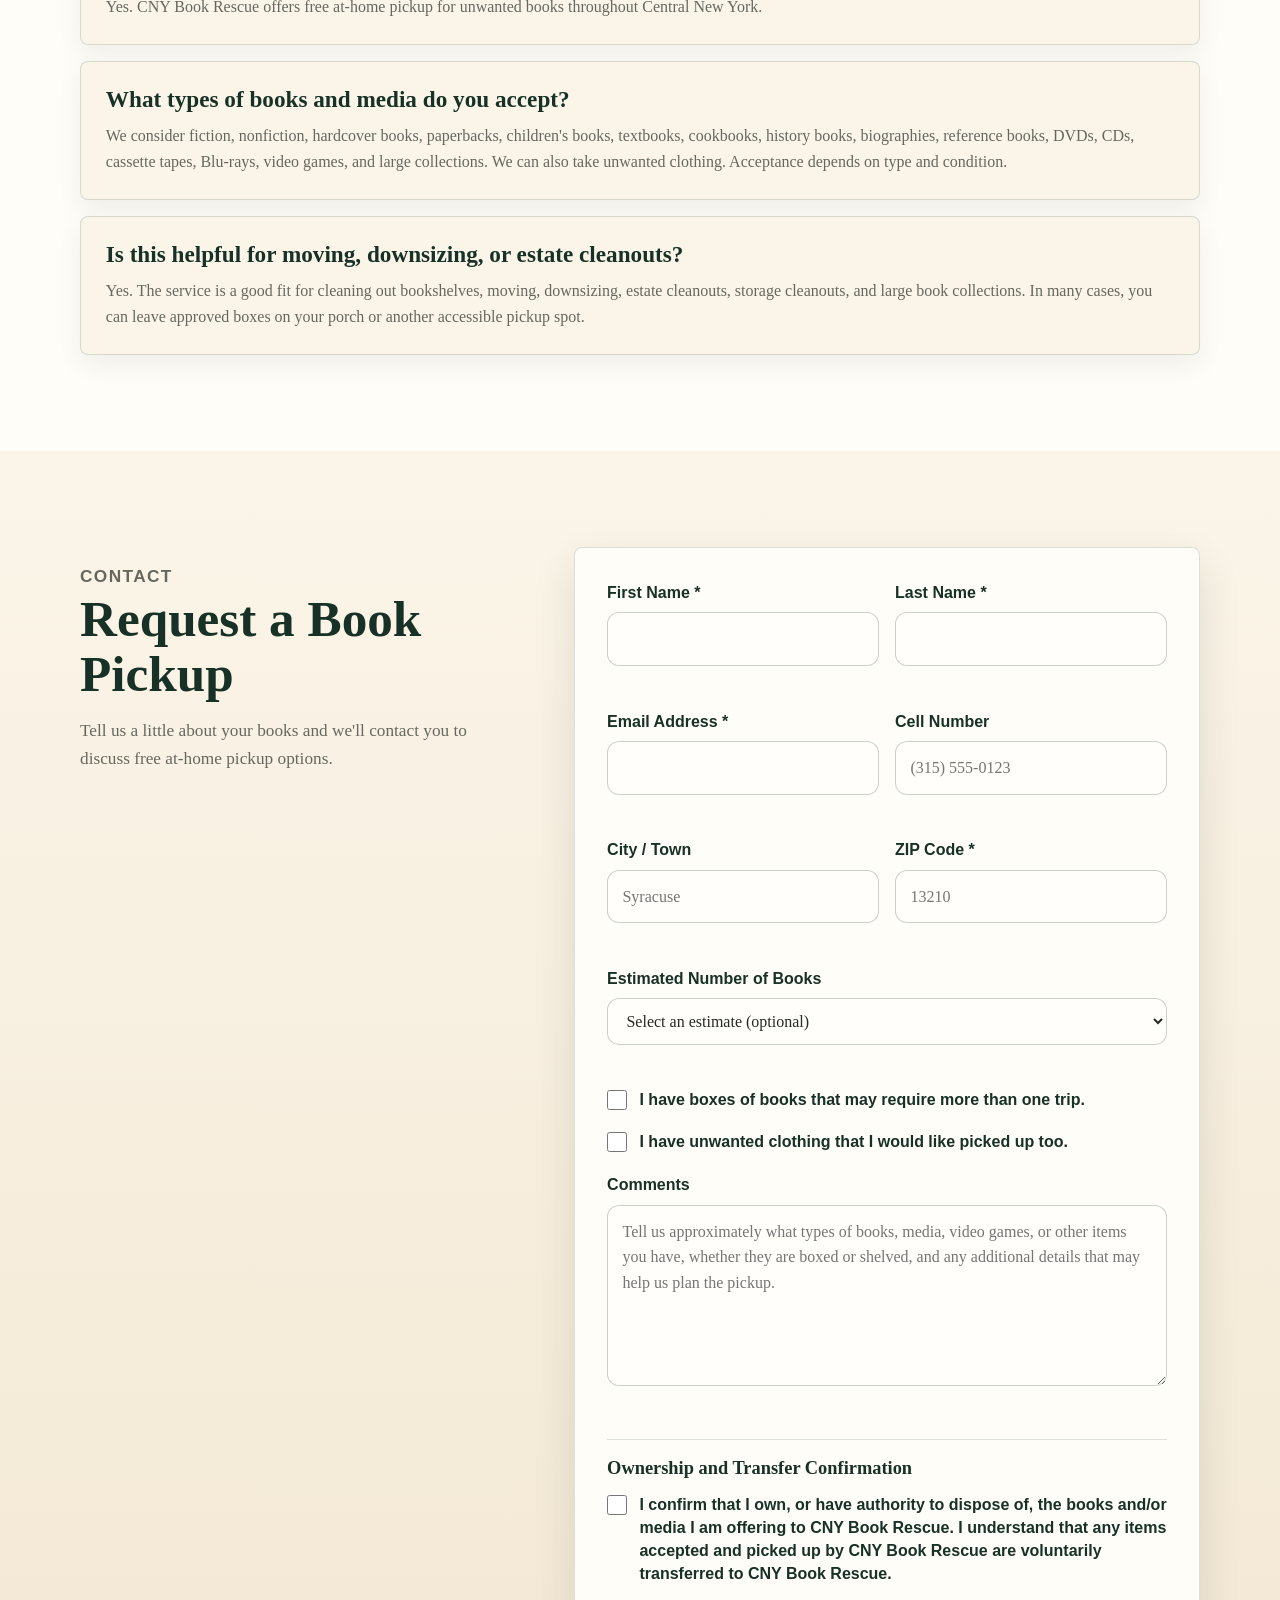
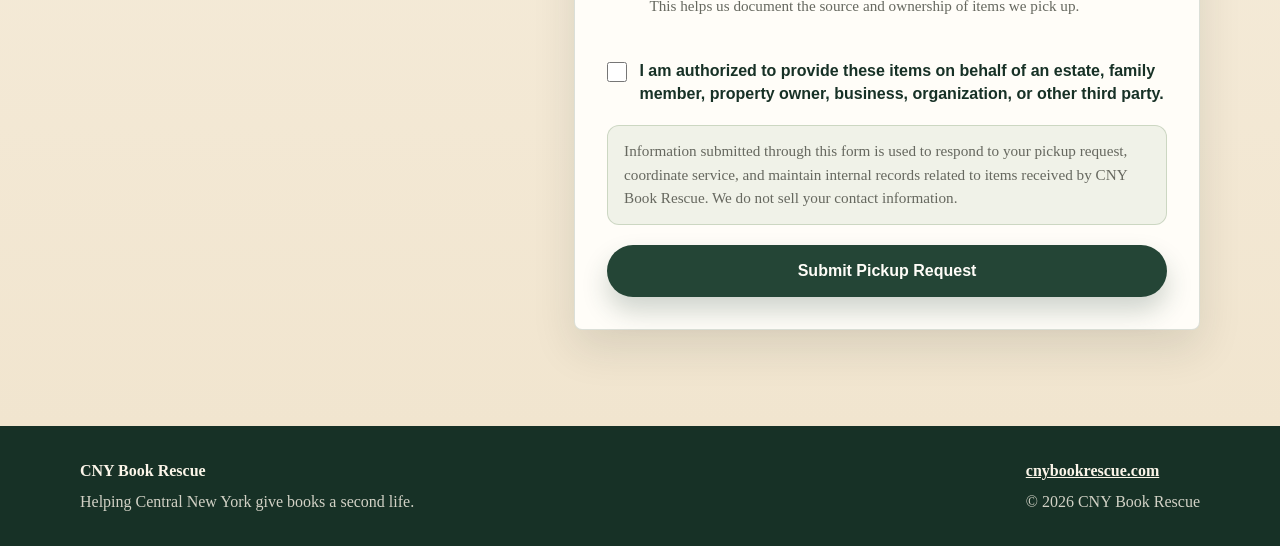
==== commit fa9af7e8: "Add pickup phone bar and local SEO updates" ====
--- a/index.html
+++ b/index.html
@@ -12,27 +12,29 @@
     </script>
     <meta charset="UTF-8">
     <meta name="viewport" content="width=device-width, initial-scale=1.0">
-    <title>Free Book Pickup in Syracuse & Central New York | CNY Book Rescue</title>
-    <meta name="description" content="CNY Book Rescue provides free pickup of unwanted books, media, clothing and other accepted items in Syracuse, Utica, Rome, Oneida, Herkimer and communities throughout Central New York. Moving, downsizing, estate cleanouts and large collections welcome.">
+    <title>Free Book Pickup in Syracuse, Utica, Rome & Oneida | CNY Book Rescue</title>
+    <meta name="description" content="CNY Book Rescue provides free at-home and porch pickup for unwanted books, book donation pickup, and books and media pickup in Syracuse, Utica, Rome, Oneida, Madison, Herkimer and Central New York. Select clothing pickup may be accepted with other items.">
     <meta name="robots" content="index, follow">
     <meta name="author" content="CNY Book Rescue">
     <meta name="geo.region" content="US-NY">
-    <meta name="geo.placename" content="Central New York">
+    <meta name="geo.placename" content="Central New York, Syracuse, Utica, Rome, Oneida, Madison, Herkimer">
     <meta name="theme-color" content="#244536">
-    <meta property="og:title" content="Free Book Pickup in Syracuse & Central New York | CNY Book Rescue">
-    <meta property="og:description" content="Free pickup of unwanted books and accepted items throughout Syracuse, Utica, Rome, Oneida, Herkimer and Central New York.">
+    <!-- TODO: Add Google Search Console verification meta tag here after the real verification code is available. -->
+    <meta property="og:title" content="Free Book Pickup in Syracuse, Utica, Rome & Oneida | CNY Book Rescue">
+    <meta property="og:description" content="Free at-home and porch pickup for unwanted books, book donation pickup, and books and media pickup throughout Syracuse, Utica, Rome, Oneida, Madison, Herkimer and Central New York.">
     <meta property="og:type" content="website">
     <meta property="og:url" content="https://cnybookrescue.com/">
     <meta property="og:site_name" content="CNY Book Rescue">
     <meta property="og:image" content="https://cnybookrescue.com/CListImage.png">
     <meta property="og:locale" content="en_US">
-    <meta name="twitter:card" content="summary">
-    <meta name="twitter:title" content="Free Book Pickup in Syracuse & Central New York | CNY Book Rescue">
-    <meta name="twitter:description" content="Free pickup of unwanted books and accepted items throughout Syracuse, Utica, Rome, Oneida, Herkimer and Central New York.">
+    <meta name="twitter:card" content="summary_large_image">
+    <meta name="twitter:title" content="Free Book Pickup in Syracuse, Utica, Rome & Oneida | CNY Book Rescue">
+    <meta name="twitter:description" content="Free at-home and porch pickup for unwanted books, book donation pickup, and books and media pickup throughout Syracuse, Utica, Rome, Oneida, Madison, Herkimer and Central New York.">
     <meta name="twitter:image" content="https://cnybookrescue.com/CListImage.png">
     <link rel="canonical" href="https://cnybookrescue.com/">
     <link rel="icon" href="data:image/svg+xml,%3Csvg xmlns='http://www.w3.org/2000/svg' viewBox='0 0 64 64'%3E%3Crect width='64' height='64' rx='14' fill='%23244536'/%3E%3Ctext x='32' y='39' text-anchor='middle' font-family='Georgia,serif' font-size='20' font-weight='700' fill='%23fbf5e9'%3EBR%3C/text%3E%3C/svg%3E">
     <link rel="stylesheet" href="css/styles.css">
+    <!-- TODO: Add sameAs profile URLs to the Organization schema after real GBP, Facebook, Nextdoor, Yelp, or other profiles are live. -->
     <script type="application/ld+json">
       {
         "@context": "https://schema.org",
@@ -45,11 +47,33 @@
             "url": "https://cnybookrescue.com/"
           },
           {
-            "@type": "LocalBusiness",
-            "@id": "https://cnybookrescue.com/#business",
+            "@type": "Organization",
+            "@id": "https://cnybookrescue.com/#organization",
             "name": "CNY Book Rescue",
+            "alternateName": "Central New York Book Rescue",
             "url": "https://cnybookrescue.com/",
-            "description": "CNY Book Rescue helps Central New York residents clear unwanted books, DVDs, CDs, Blu-rays, video games, movies, and music with free at-home pickup. Box them, leave them on the porch, and request a pickup. Select clothing removal requests may be accepted with other pickup items.",
+            "image": "https://cnybookrescue.com/CListImage.png",
+            "telephone": "+1-315-366-8233",
+            "description": "CNY Book Rescue helps Central New York residents clear unwanted books and accepted media with free at-home and porch pickup. Select clothing pickup may be accepted with other items.",
+            "contactPoint": {
+              "@type": "ContactPoint",
+              "telephone": "+1-315-366-8233",
+              "contactType": "pickup requests",
+              "areaServed": "Central New York",
+              "availableLanguage": "English"
+            },
+            "knowsAbout": [
+              "free book pickup",
+              "at-home book pickup",
+              "porch pickup",
+              "unwanted books",
+              "book donation pickup",
+              "books and media pickup",
+              "DVD pickup",
+              "CD pickup",
+              "video game pickup",
+              "secondary clothing pickup"
+            ],
             "areaServed": [
               {
                 "@type": "AdministrativeArea",
@@ -81,6 +105,78 @@
               },
               {
                 "@type": "City",
+                "name": "East Syracuse",
+                "containedInPlace": {
+                  "@type": "AdministrativeArea",
+                  "name": "Onondaga County, New York"
+                }
+              },
+              {
+                "@type": "City",
+                "name": "North Syracuse",
+                "containedInPlace": {
+                  "@type": "AdministrativeArea",
+                  "name": "Onondaga County, New York"
+                }
+              },
+              {
+                "@type": "City",
+                "name": "Liverpool",
+                "containedInPlace": {
+                  "@type": "AdministrativeArea",
+                  "name": "Onondaga County, New York"
+                }
+              },
+              {
+                "@type": "City",
+                "name": "Cicero",
+                "containedInPlace": {
+                  "@type": "AdministrativeArea",
+                  "name": "Onondaga County, New York"
+                }
+              },
+              {
+                "@type": "City",
+                "name": "Clay",
+                "containedInPlace": {
+                  "@type": "AdministrativeArea",
+                  "name": "Onondaga County, New York"
+                }
+              },
+              {
+                "@type": "City",
+                "name": "Baldwinsville",
+                "containedInPlace": {
+                  "@type": "AdministrativeArea",
+                  "name": "Onondaga County, New York"
+                }
+              },
+              {
+                "@type": "City",
+                "name": "DeWitt",
+                "containedInPlace": {
+                  "@type": "AdministrativeArea",
+                  "name": "Onondaga County, New York"
+                }
+              },
+              {
+                "@type": "City",
+                "name": "Fayetteville",
+                "containedInPlace": {
+                  "@type": "AdministrativeArea",
+                  "name": "Onondaga County, New York"
+                }
+              },
+              {
+                "@type": "City",
+                "name": "Manlius",
+                "containedInPlace": {
+                  "@type": "AdministrativeArea",
+                  "name": "Onondaga County, New York"
+                }
+              },
+              {
+                "@type": "City",
                 "name": "Utica",
                 "containedInPlace": {
                   "@type": "AdministrativeArea",
@@ -89,6 +185,46 @@
               },
               {
                 "@type": "City",
+                "name": "New Hartford",
+                "containedInPlace": {
+                  "@type": "AdministrativeArea",
+                  "name": "Oneida County, New York"
+                }
+              },
+              {
+                "@type": "City",
+                "name": "Whitesboro",
+                "containedInPlace": {
+                  "@type": "AdministrativeArea",
+                  "name": "Oneida County, New York"
+                }
+              },
+              {
+                "@type": "City",
+                "name": "Yorkville",
+                "containedInPlace": {
+                  "@type": "AdministrativeArea",
+                  "name": "Oneida County, New York"
+                }
+              },
+              {
+                "@type": "City",
+                "name": "New York Mills",
+                "containedInPlace": {
+                  "@type": "AdministrativeArea",
+                  "name": "Oneida County, New York"
+                }
+              },
+              {
+                "@type": "City",
+                "name": "Marcy",
+                "containedInPlace": {
+                  "@type": "AdministrativeArea",
+                  "name": "Oneida County, New York"
+                }
+              },
+              {
+                "@type": "City",
                 "name": "Rome",
                 "containedInPlace": {
                   "@type": "AdministrativeArea",
@@ -97,6 +233,22 @@
               },
               {
                 "@type": "City",
+                "name": "Chittenango",
+                "containedInPlace": {
+                  "@type": "AdministrativeArea",
+                  "name": "Madison County, New York"
+                }
+              },
+              {
+                "@type": "City",
+                "name": "Canastota",
+                "containedInPlace": {
+                  "@type": "AdministrativeArea",
+                  "name": "Madison County, New York"
+                }
+              },
+              {
+                "@type": "City",
                 "name": "Oneida",
                 "containedInPlace": {
                   "@type": "AdministrativeArea",
@@ -105,27 +257,119 @@
               },
               {
                 "@type": "City",
+                "name": "Sherrill",
+                "containedInPlace": {
+                  "@type": "AdministrativeArea",
+                  "name": "Oneida County, New York"
+                }
+              },
+              {
+                "@type": "City",
+                "name": "Vernon",
+                "containedInPlace": {
+                  "@type": "AdministrativeArea",
+                  "name": "Oneida County, New York"
+                }
+              },
+              {
+                "@type": "City",
+                "name": "Verona",
+                "containedInPlace": {
+                  "@type": "AdministrativeArea",
+                  "name": "Oneida County, New York"
+                }
+              },
+              {
+                "@type": "City",
+                "name": "Hamilton",
+                "containedInPlace": {
+                  "@type": "AdministrativeArea",
+                  "name": "Madison County, New York"
+                }
+              },
+              {
+                "@type": "City",
+                "name": "Madison",
+                "containedInPlace": {
+                  "@type": "AdministrativeArea",
+                  "name": "Madison County, New York"
+                }
+              },
+              {
+                "@type": "City",
+                "name": "Morrisville",
+                "containedInPlace": {
+                  "@type": "AdministrativeArea",
+                  "name": "Madison County, New York"
+                }
+              },
+              {
+                "@type": "City",
+                "name": "Herkimer",
+                "containedInPlace": {
+                  "@type": "AdministrativeArea",
+                  "name": "Herkimer County, New York"
+                }
+              },
+              {
+                "@type": "City",
+                "name": "Ilion",
+                "containedInPlace": {
+                  "@type": "AdministrativeArea",
+                  "name": "Herkimer County, New York"
+                }
+              },
+              {
+                "@type": "City",
+                "name": "Mohawk",
+                "containedInPlace": {
+                  "@type": "AdministrativeArea",
+                  "name": "Herkimer County, New York"
+                }
+              },
+              {
+                "@type": "City",
+                "name": "Frankfort",
+                "containedInPlace": {
+                  "@type": "AdministrativeArea",
+                  "name": "Herkimer County, New York"
+                }
+              },
+              {
+                "@type": "City",
                 "name": "Little Falls",
                 "containedInPlace": {
                   "@type": "AdministrativeArea",
                   "name": "Herkimer County, New York"
                 }
               }
-            ],
-            "priceRange": "Free pickup service"
+            ]
           },
           {
             "@type": "Service",
             "@id": "https://cnybookrescue.com/#service",
-            "name": "Free unwanted book and media pickup in Central New York",
-            "serviceType": "Book and media pickup",
-            "description": "Free at-home pickup for unwanted books, DVDs, CDs, cassette tapes, Blu-rays, video games, movies, music, large collections, moving cleanouts, downsizing, and estate cleanouts in Central New York. Box them, leave them on the porch, and request a pickup. Select clothing removal requests may be accepted with other pickup items.",
+            "name": "Free Book and Media Pickup in Syracuse, Utica, Rome, Oneida, Madison, Herkimer and Central New York",
+            "serviceType": "Free at-home book pickup, book donation pickup, porch pickup, and books and media pickup",
+            "description": "Free at-home and porch pickup for unwanted books, book donation pickup, DVDs, CDs, cassette tapes, Blu-rays, video games, movies, music, large collections, moving cleanouts, downsizing, and estate cleanouts in Central New York. Select clothing pickup may be accepted with other items.",
+            "keywords": "free book pickup, at-home book pickup, porch book pickup, unwanted books pickup, book donation pickup, books and media pickup, Syracuse book pickup, Utica book pickup, Rome book pickup, Oneida book pickup, Madison book pickup, Herkimer book pickup, Central New York book pickup, clothing pickup secondary",
             "provider": {
-              "@id": "https://cnybookrescue.com/#business"
+              "@id": "https://cnybookrescue.com/#organization"
+            },
+            "url": "https://cnybookrescue.com/",
+            "offers": {
+              "@type": "Offer",
+              "price": "0",
+              "priceCurrency": "USD",
+              "availability": "https://schema.org/InStock",
+              "url": "https://cnybookrescue.com/#contact"
             },
             "areaServed": [
               {
                 "@type": "AdministrativeArea",
+                "name": "Central New York"
+              },
+              {
+                "@type": "AdministrativeArea",
                 "name": "Onondaga County, New York"
               },
               {
@@ -147,6 +391,130 @@
                   "@type": "AdministrativeArea",
                   "name": "Central New York"
                 }
+              },
+              {
+                "@type": "City",
+                "name": "Syracuse"
+              },
+              {
+                "@type": "City",
+                "name": "East Syracuse"
+              },
+              {
+                "@type": "City",
+                "name": "North Syracuse"
+              },
+              {
+                "@type": "City",
+                "name": "Liverpool"
+              },
+              {
+                "@type": "City",
+                "name": "Cicero"
+              },
+              {
+                "@type": "City",
+                "name": "Clay"
+              },
+              {
+                "@type": "City",
+                "name": "Baldwinsville"
+              },
+              {
+                "@type": "City",
+                "name": "DeWitt"
+              },
+              {
+                "@type": "City",
+                "name": "Fayetteville"
+              },
+              {
+                "@type": "City",
+                "name": "Manlius"
+              },
+              {
+                "@type": "City",
+                "name": "Utica"
+              },
+              {
+                "@type": "City",
+                "name": "New Hartford"
+              },
+              {
+                "@type": "City",
+                "name": "Whitesboro"
+              },
+              {
+                "@type": "City",
+                "name": "Yorkville"
+              },
+              {
+                "@type": "City",
+                "name": "New York Mills"
+              },
+              {
+                "@type": "City",
+                "name": "Marcy"
+              },
+              {
+                "@type": "City",
+                "name": "Rome"
+              },
+              {
+                "@type": "City",
+                "name": "Chittenango"
+              },
+              {
+                "@type": "City",
+                "name": "Canastota"
+              },
+              {
+                "@type": "City",
+                "name": "Oneida"
+              },
+              {
+                "@type": "City",
+                "name": "Sherrill"
+              },
+              {
+                "@type": "City",
+                "name": "Vernon"
+              },
+              {
+                "@type": "City",
+                "name": "Verona"
+              },
+              {
+                "@type": "City",
+                "name": "Hamilton"
+              },
+              {
+                "@type": "City",
+                "name": "Madison"
+              },
+              {
+                "@type": "City",
+                "name": "Morrisville"
+              },
+              {
+                "@type": "City",
+                "name": "Herkimer"
+              },
+              {
+                "@type": "City",
+                "name": "Ilion"
+              },
+              {
+                "@type": "City",
+                "name": "Mohawk"
+              },
+              {
+                "@type": "City",
+                "name": "Frankfort"
+              },
+              {
+                "@type": "City",
+                "name": "Little Falls"
               }
             ]
           },
@@ -159,7 +527,7 @@
                 "name": "Does CNY Book Rescue pick up unwanted books?",
                 "acceptedAnswer": {
                   "@type": "Answer",
-                  "text": "Yes. CNY Book Rescue offers convenient local pickup for unwanted books throughout Central New York."
+                  "text": "Yes. CNY Book Rescue offers free at-home pickup for unwanted books throughout Central New York."
                 }
               },
               {
@@ -196,6 +564,10 @@
     <a class="skip-link" href="#main">Skip to content</a>
 
     <header class="site-header" data-header>
+      <div class="announcement-bar">
+        <p>Free book pickup across Central New York</p>
+        <a href="tel:+13153668233">Call or text 315-366-8233</a>
+      </div>
       <nav class="nav" aria-label="Primary navigation">
         <a class="brand" href="#home" aria-label="CNY Book Rescue home">
           <span class="brand-mark" aria-hidden="true">BR</span>
@@ -224,7 +596,7 @@
           <p class="eyebrow">Free at-home book pickup in Central New York</p>
           <h1 id="hero-title">Give Your Books a Second Chapter</h1>
           <p class="hero-copy">CNY Book Rescue helps Central New York residents clear out unwanted books with free, convenient pickup from your home, porch, garage, or doorstep.</p>
-          <a class="button button-primary" href="#contact">Request a Book Pickup</a>
+          <a class="button button-primary" href="#contact" data-analytics-event="request_pickup_click">Request a Book Pickup</a>
         </div>
 
         <div class="hero-art" aria-label="Illustration of rescued books with leaves">
@@ -353,7 +725,7 @@
           <div class="service-area-copy">
             <p class="eyebrow">Service Area</p>
             <h2 id="service-area-title">Free Pickup Throughout Central New York</h2>
-            <p>CNY Book Rescue provides free pickup of unwanted books throughout Syracuse, Utica, Rome, Oneida, Herkimer and many surrounding Central New York communities.</p>
+            <p>CNY Book Rescue provides free pickup of unwanted books throughout Syracuse, Utica, Rome, Oneida, Madison, Herkimer and many surrounding Central New York communities.</p>
             <p>We also serve many nearby communities across the Syracuse-Utica corridor. If you're unsure whether you're in our pickup area, submit a pickup request with your city or ZIP code and we'll let you know if service is available.</p>
           </div>
           <div class="service-area-groups" aria-label="Common Central New York pickup areas">
@@ -409,7 +781,7 @@
               </ul>
             </article>
           </div>
-          <a class="button button-secondary" href="#contact">Start a pickup request</a>
+          <a class="button button-secondary" href="#contact" data-analytics-event="service_area_cta_click">Start a pickup request</a>
         </div>
       </section>
 
@@ -490,8 +862,8 @@
                 <p class="error-message" id="cityTown-error"></p>
               </div>
               <div class="field">
-                <label for="zipCode">ZIP Code</label>
-                <input id="zipCode" name="zipCode" type="text" inputmode="numeric" autocomplete="postal-code" placeholder="13210" pattern="^\d{5}(-\d{4})?$">
+                <label for="zipCode">ZIP Code <span aria-hidden="true">*</span></label>
+                <input id="zipCode" name="zipCode" type="text" inputmode="numeric" autocomplete="postal-code" placeholder="13210" pattern="^\d{5}(-\d{4})?$" required>
                 <p class="error-message" id="zipCode-error"></p>
               </div>
             </div>
@@ -541,7 +913,8 @@
 
               <div class="field" id="authorityRelationshipField" hidden>
                 <label for="authorityRelationship">Authority / Relationship</label>
-                <input id="authorityRelationship" name="authorityRelationship" type="text" placeholder="Example: Executor of estate, property owner, family member, store manager, church volunteer">
+                <input id="authorityRelationship" name="authorityRelationship" type="text" autocomplete="off" placeholder="Example: Executor, owner, family, store manager">
+                <p class="field-hint">If these items are not personally yours, briefly explain your relationship or authority to provide them.</p>
                 <p class="error-message" id="authorityRelationship-error"></p>
               </div>
             </div>
--- a/css/styles.css
+++ b/css/styles.css
@@ -12,7 +12,9 @@
   --line: rgba(36, 69, 54, 0.16);
   --shadow: 0 18px 44px rgba(31, 42, 35, 0.12);
   --radius: 8px;
-  --header-height: 76px;
+  --announcement-height: 38px;
+  --nav-height: 76px;
+  --header-height: calc(var(--announcement-height) + var(--nav-height));
 }
 
 * {
@@ -80,9 +82,43 @@
   backdrop-filter: blur(18px);
 }
 
+.announcement-bar {
+  min-height: var(--announcement-height);
+  display: flex;
+  align-items: center;
+  justify-content: center;
+  gap: 1.1rem;
+  background: var(--forest-dark);
+  color: var(--cream);
+  padding: 0.4rem 1rem;
+  text-align: center;
+  font-family: "Trebuchet MS", Arial, sans-serif;
+  font-size: 0.88rem;
+  font-weight: 700;
+  line-height: 1.25;
+}
+
+.announcement-bar p {
+  margin: 0;
+  color: rgba(251, 245, 233, 0.92);
+}
+
+.announcement-bar a {
+  color: var(--white);
+  font-weight: 900;
+  text-decoration: none;
+}
+
+.announcement-bar a:hover,
+.announcement-bar a:focus-visible {
+  color: var(--cream-deep);
+  text-decoration: underline;
+  outline: none;
+}
+
 .nav {
   width: min(1120px, calc(100% - 32px));
-  min-height: var(--header-height);
+  min-height: var(--nav-height);
   margin: 0 auto;
   display: flex;
   align-items: center;
@@ -709,6 +745,13 @@
   font-weight: 700;
 }
 
+.field-hint {
+  margin: 0.45rem 0 0;
+  color: var(--muted);
+  font-size: 0.92rem;
+  line-height: 1.45;
+}
+
 .checkbox-field {
   display: grid;
   grid-template-columns: 22px minmax(0, 1fr);
@@ -853,7 +896,15 @@
 
 @media (max-width: 760px) {
   :root {
-    --header-height: 68px;
+    --announcement-height: 54px;
+    --nav-height: 68px;
+  }
+
+  .announcement-bar {
+    flex-wrap: wrap;
+    gap: 0.2rem 0.8rem;
+    padding: 0.5rem 1rem;
+    font-size: 0.82rem;
   }
 
   .nav-toggle {
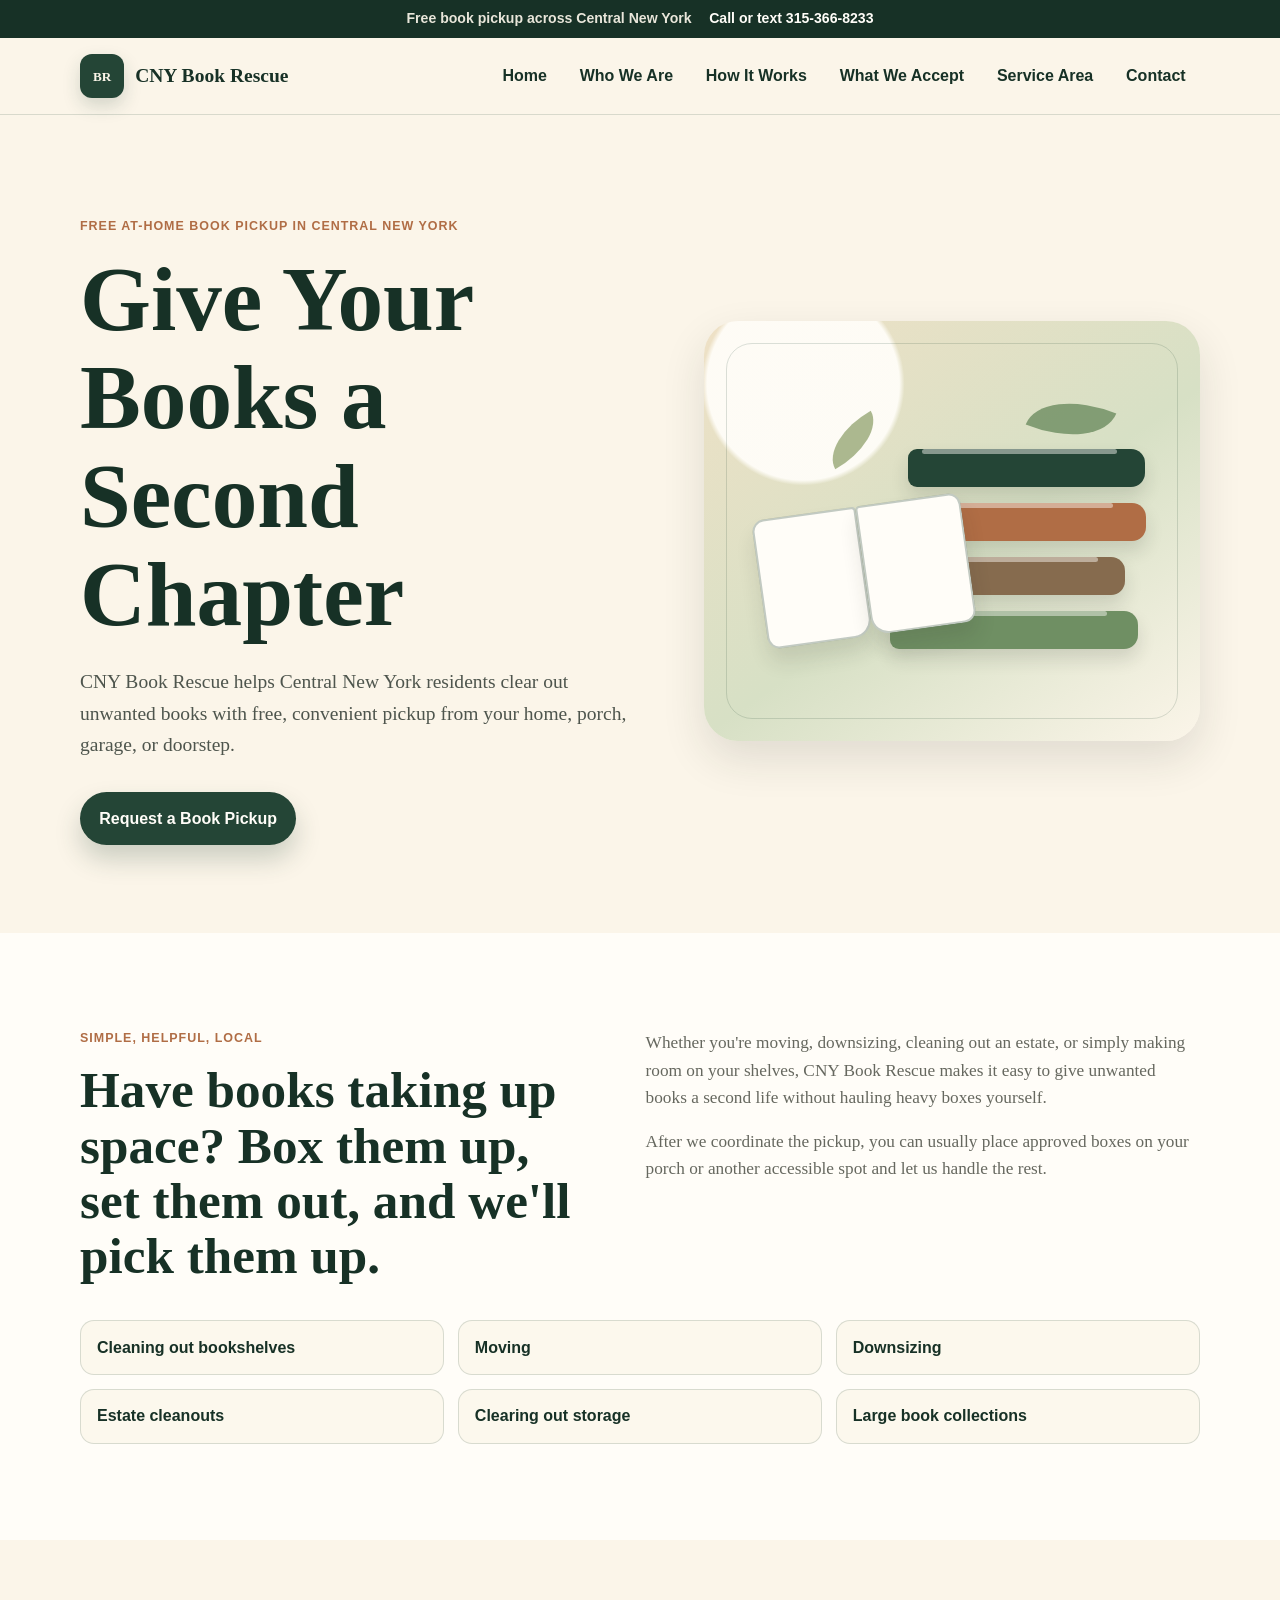
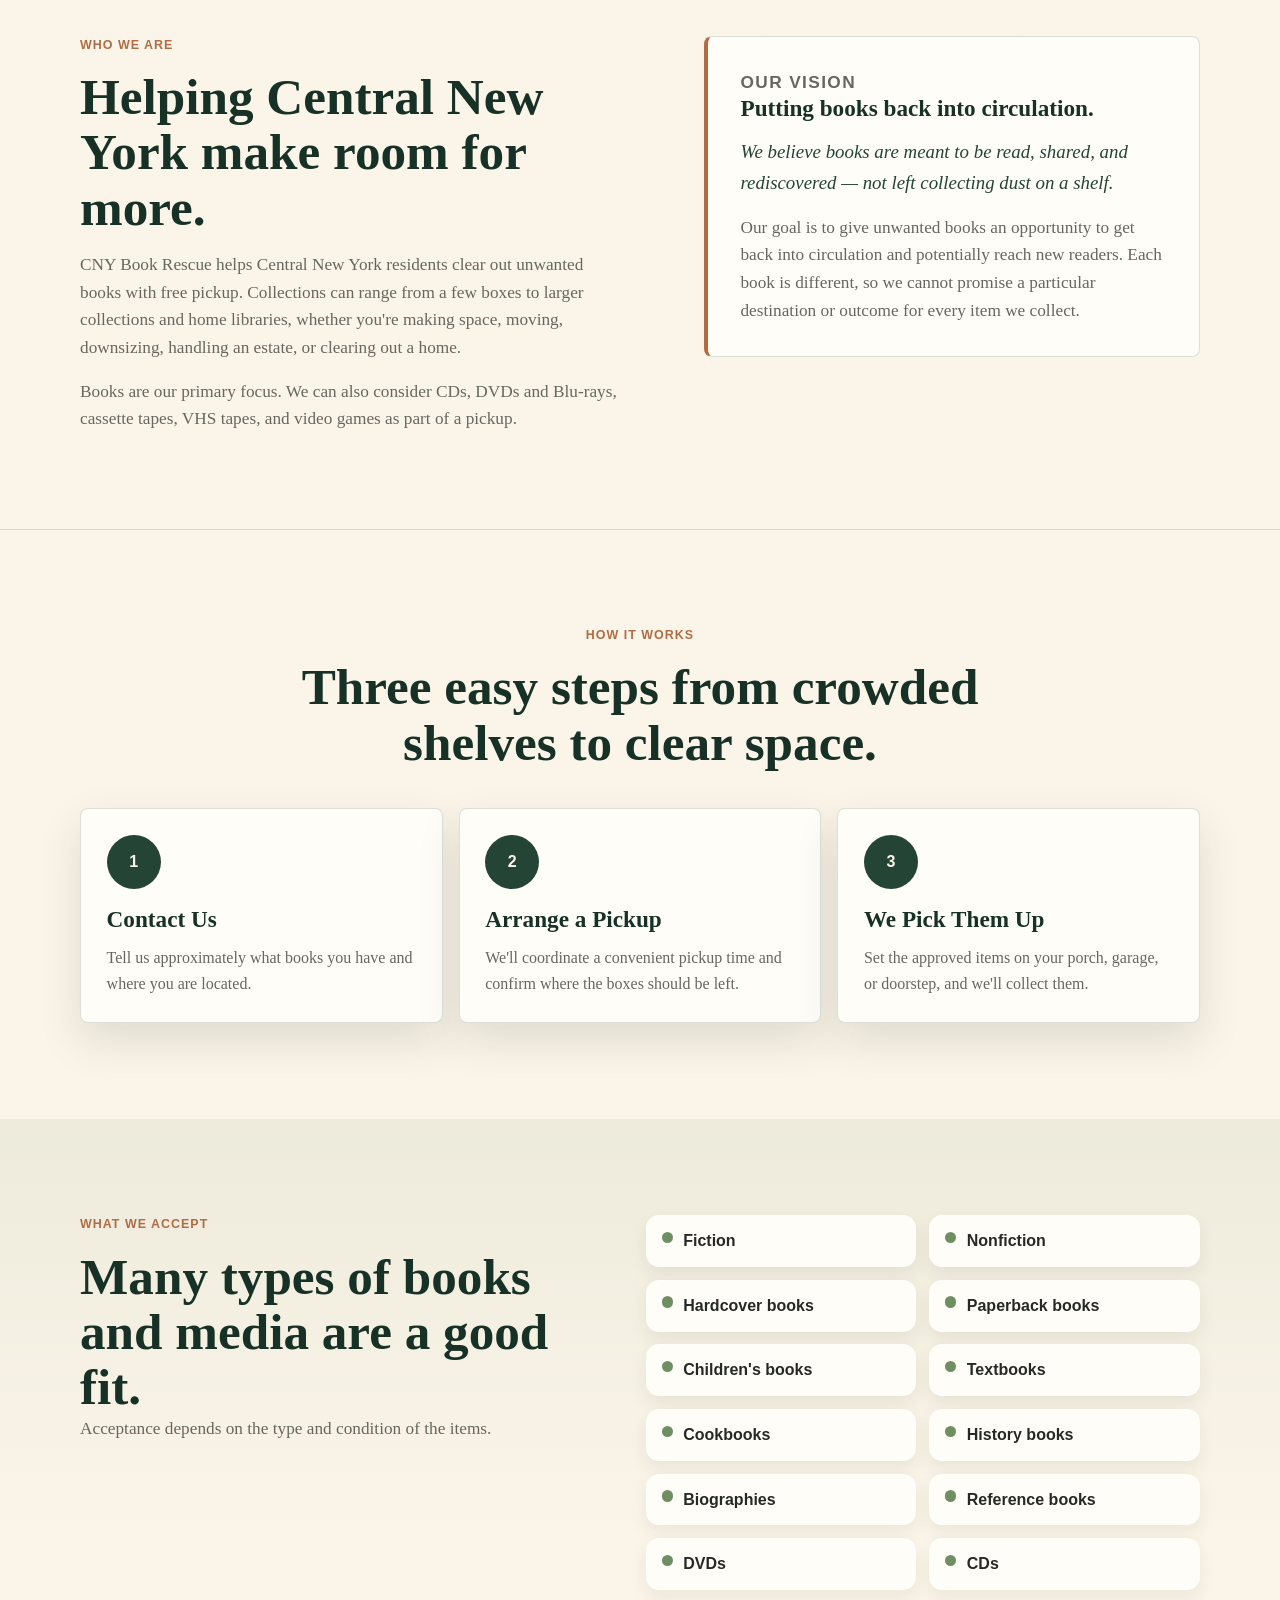
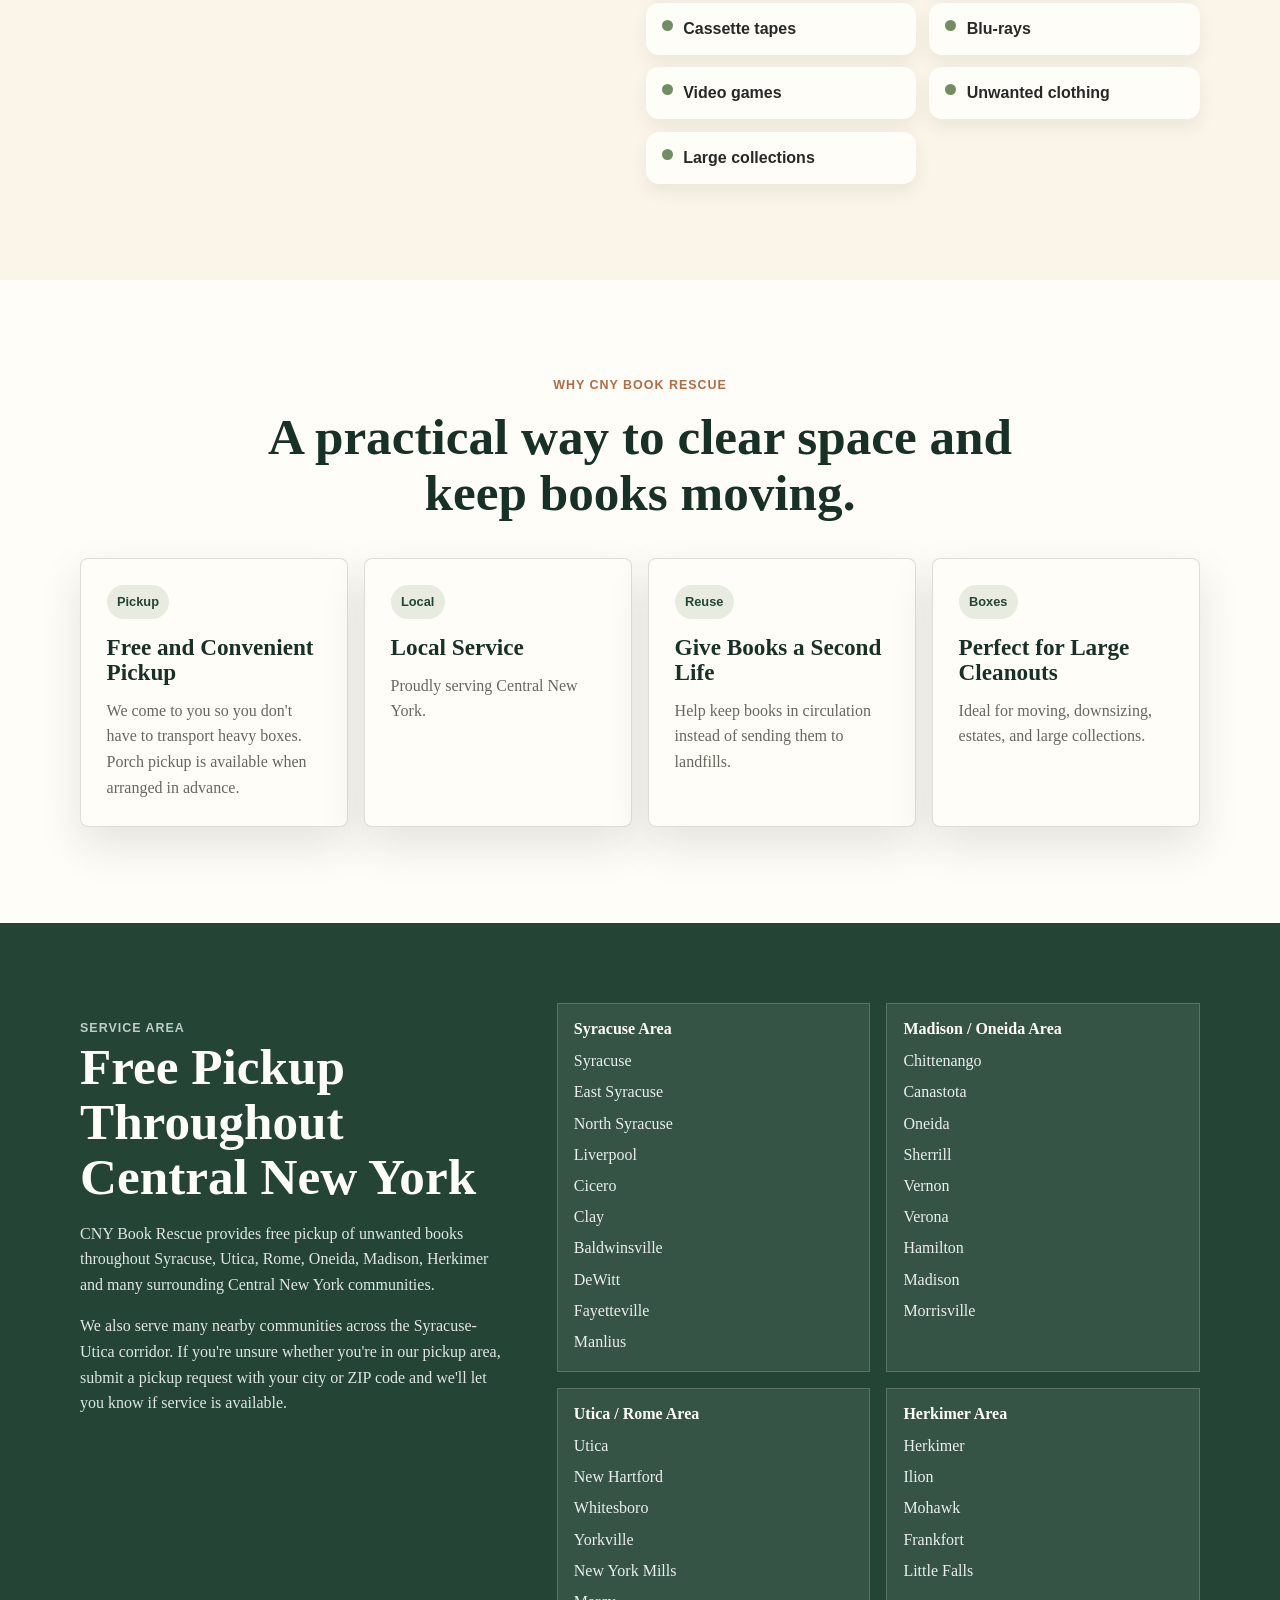
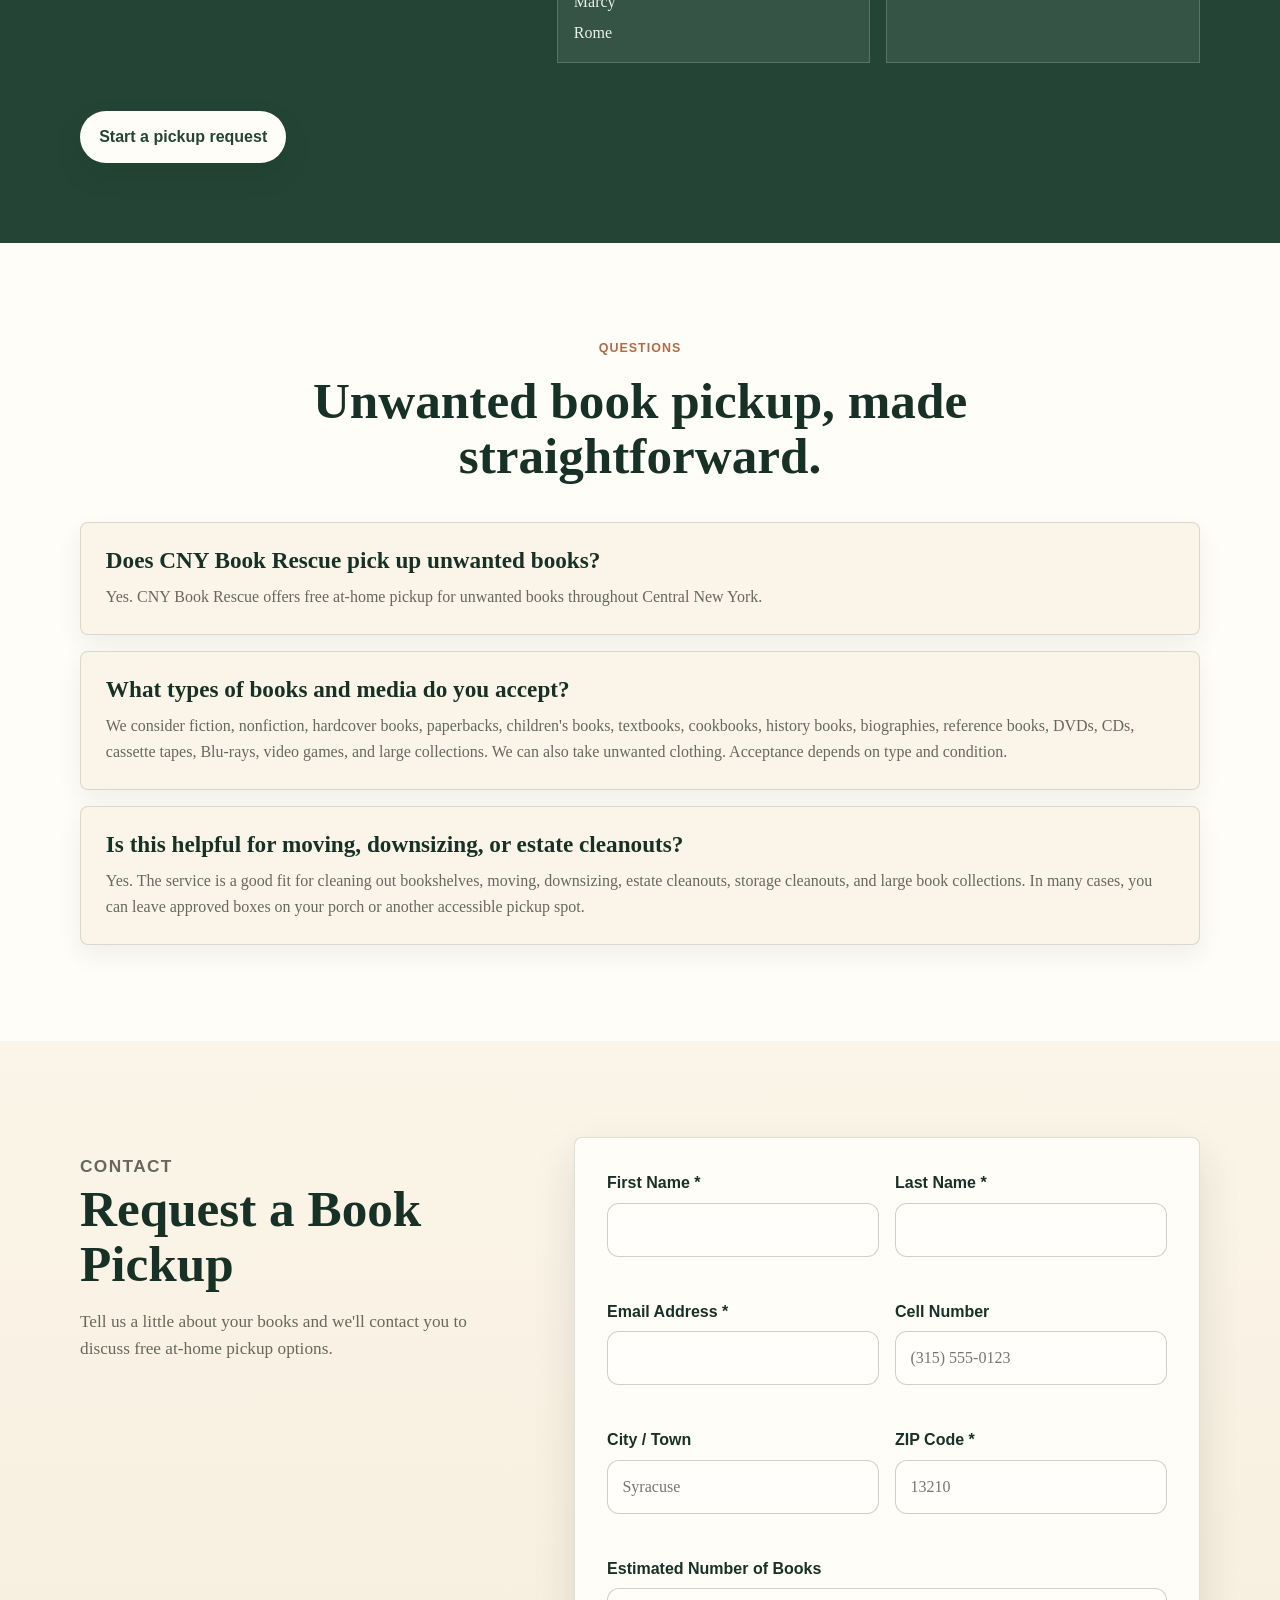
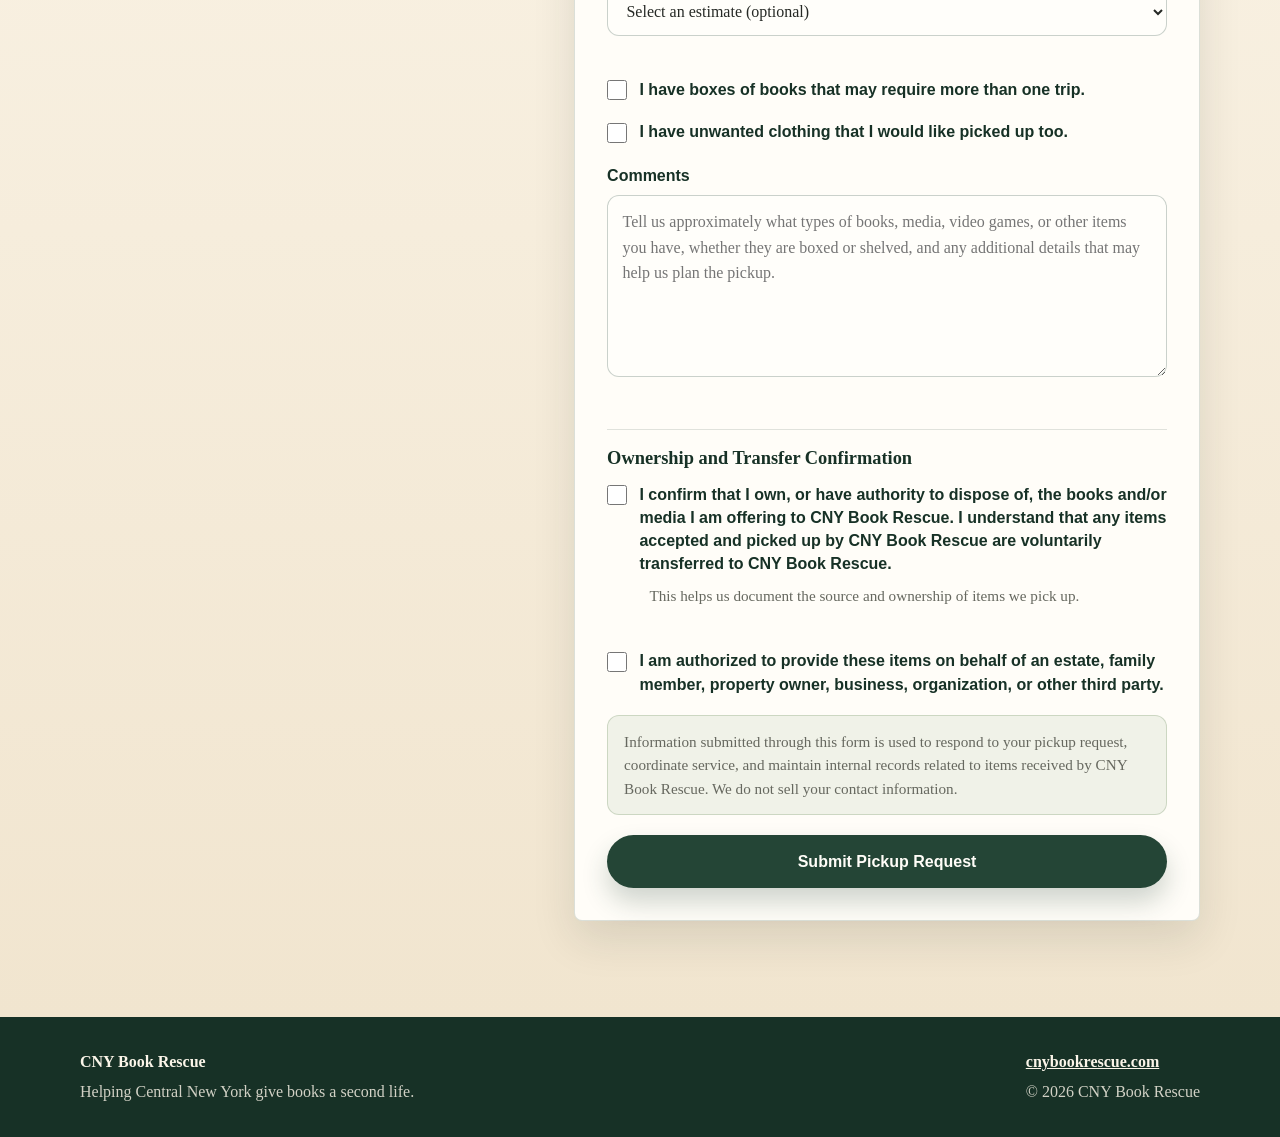
==== commit cccb56ed: "feat(site): add Who We Are and vision section" ====
--- a/index.html
+++ b/index.html
@@ -12,25 +12,28 @@
     </script>
     <meta charset="UTF-8">
     <meta name="viewport" content="width=device-width, initial-scale=1.0">
-    <title>Free Book Pickup in Syracuse, Utica, Rome & Oneida | CNY Book Rescue</title>
-    <meta name="description" content="CNY Book Rescue provides free at-home and porch pickup for unwanted books, book donation pickup, and books and media pickup in Syracuse, Utica, Rome, Oneida, Madison, Herkimer and Central New York. Select clothing pickup may be accepted with other items.">
+    <title>Free Book Pickup in Syracuse &amp; Central NY | CNY Book Rescue</title>
+    <meta name="description" content="Free pickup of unwanted books and accepted media across Central New York, including Syracuse, Manlius, Cazenovia, Oneida, Utica, Rome, Hamilton and nearby communities.">
     <meta name="robots" content="index, follow">
     <meta name="author" content="CNY Book Rescue">
     <meta name="geo.region" content="US-NY">
     <meta name="geo.placename" content="Central New York, Syracuse, Utica, Rome, Oneida, Madison, Herkimer">
     <meta name="theme-color" content="#244536">
     <!-- TODO: Add Google Search Console verification meta tag here after the real verification code is available. -->
-    <meta property="og:title" content="Free Book Pickup in Syracuse, Utica, Rome & Oneida | CNY Book Rescue">
-    <meta property="og:description" content="Free at-home and porch pickup for unwanted books, book donation pickup, and books and media pickup throughout Syracuse, Utica, Rome, Oneida, Madison, Herkimer and Central New York.">
+    <meta property="og:title" content="Free Book Pickup in Syracuse &amp; Central NY | CNY Book Rescue">
+    <meta property="og:description" content="Free at-home and porch pickup for unwanted books and accepted media throughout the existing CNY Book Rescue service area in Central New York.">
     <meta property="og:type" content="website">
     <meta property="og:url" content="https://cnybookrescue.com/">
     <meta property="og:site_name" content="CNY Book Rescue">
     <meta property="og:image" content="https://cnybookrescue.com/CListImage.png">
+    <meta property="og:image:alt" content="CNY Book Rescue free book pickup in Central New York">
     <meta property="og:locale" content="en_US">
     <meta name="twitter:card" content="summary_large_image">
-    <meta name="twitter:title" content="Free Book Pickup in Syracuse, Utica, Rome & Oneida | CNY Book Rescue">
-    <meta name="twitter:description" content="Free at-home and porch pickup for unwanted books, book donation pickup, and books and media pickup throughout Syracuse, Utica, Rome, Oneida, Madison, Herkimer and Central New York.">
+    <meta name="twitter:title" content="Free Book Pickup in Syracuse &amp; Central NY | CNY Book Rescue">
+    <meta name="twitter:description" content="Free at-home and porch pickup for unwanted books and accepted media throughout the existing CNY Book Rescue service area in Central New York.">
+    <meta name="twitter:url" content="https://cnybookrescue.com/">
     <meta name="twitter:image" content="https://cnybookrescue.com/CListImage.png">
+    <meta name="twitter:image:alt" content="CNY Book Rescue free book pickup in Central New York">
     <link rel="canonical" href="https://cnybookrescue.com/">
     <link rel="icon" href="data:image/svg+xml,%3Csvg xmlns='http://www.w3.org/2000/svg' viewBox='0 0 64 64'%3E%3Crect width='64' height='64' rx='14' fill='%23244536'/%3E%3Ctext x='32' y='39' text-anchor='middle' font-family='Georgia,serif' font-size='20' font-weight='700' fill='%23fbf5e9'%3EBR%3C/text%3E%3C/svg%3E">
     <link rel="stylesheet" href="css/styles.css">
@@ -44,7 +47,28 @@
             "@id": "https://cnybookrescue.com/#website",
             "name": "CNY Book Rescue",
             "alternateName": "Central New York Book Rescue",
-            "url": "https://cnybookrescue.com/"
+            "url": "https://cnybookrescue.com/",
+            "inLanguage": "en-US",
+            "publisher": {
+              "@id": "https://cnybookrescue.com/#organization"
+            }
+          },
+          {
+            "@type": "WebPage",
+            "@id": "https://cnybookrescue.com/#webpage",
+            "url": "https://cnybookrescue.com/",
+            "name": "Free Book Pickup in Syracuse & Central NY | CNY Book Rescue",
+            "description": "Free pickup of unwanted books and accepted media across the established CNY Book Rescue service area in Central New York.",
+            "isPartOf": {
+              "@id": "https://cnybookrescue.com/#website"
+            },
+            "about": {
+              "@id": "https://cnybookrescue.com/#organization"
+            },
+            "mainEntity": {
+              "@id": "https://cnybookrescue.com/#service"
+            },
+            "inLanguage": "en-US"
           },
           {
             "@type": "Organization",
@@ -54,7 +78,8 @@
             "url": "https://cnybookrescue.com/",
             "image": "https://cnybookrescue.com/CListImage.png",
             "telephone": "+1-315-366-8233",
-            "description": "CNY Book Rescue helps Central New York residents clear unwanted books and accepted media with free at-home and porch pickup. Select clothing pickup may be accepted with other items.",
+            "email": "cnybookrescue@gmail.com",
+            "description": "CNY Book Rescue provides free at-home and porch pickup of unwanted books and accepted media throughout its established Central New York service area.",
             "contactPoint": {
               "@type": "ContactPoint",
               "telephone": "+1-315-366-8233",
@@ -69,10 +94,14 @@
               "unwanted books",
               "book donation pickup",
               "books and media pickup",
+              "book removal",
+              "home library removal",
+              "estate book cleanout",
+              "moving and downsizing book removal",
               "DVD pickup",
               "CD pickup",
               "video game pickup",
-              "secondary clothing pickup"
+              "cassettes pickup"
             ],
             "areaServed": [
               {
@@ -120,6 +149,14 @@
                 }
               },
               {
+                "@type": "Place",
+                "name": "Mattydale, New York",
+                "containedInPlace": {
+                  "@type": "AdministrativeArea",
+                  "name": "Onondaga County, New York"
+                }
+              },
+              {
                 "@type": "City",
                 "name": "Liverpool",
                 "containedInPlace": {
@@ -234,6 +271,14 @@
               {
                 "@type": "City",
                 "name": "Chittenango",
+                "containedInPlace": {
+                  "@type": "AdministrativeArea",
+                  "name": "Madison County, New York"
+                }
+              },
+              {
+                "@type": "Place",
+                "name": "Cazenovia, New York",
                 "containedInPlace": {
                   "@type": "AdministrativeArea",
                   "name": "Madison County, New York"
@@ -348,10 +393,11 @@
           {
             "@type": "Service",
             "@id": "https://cnybookrescue.com/#service",
-            "name": "Free Book and Media Pickup in Syracuse, Utica, Rome, Oneida, Madison, Herkimer and Central New York",
-            "serviceType": "Free at-home book pickup, book donation pickup, porch pickup, and books and media pickup",
-            "description": "Free at-home and porch pickup for unwanted books, book donation pickup, DVDs, CDs, cassette tapes, Blu-rays, video games, movies, music, large collections, moving cleanouts, downsizing, and estate cleanouts in Central New York. Select clothing pickup may be accepted with other items.",
-            "keywords": "free book pickup, at-home book pickup, porch book pickup, unwanted books pickup, book donation pickup, books and media pickup, Syracuse book pickup, Utica book pickup, Rome book pickup, Oneida book pickup, Madison book pickup, Herkimer book pickup, Central New York book pickup, clothing pickup secondary",
+            "name": "Free Book and Accepted Media Pickup Across Central New York",
+            "serviceType": "Free at-home and porch pickup of unwanted books and accepted media",
+            "description": "Free pickup of unwanted books and accepted media, including CDs, DVDs, cassettes and video games, from homes, porches, moves, downsizing projects, home libraries and estate cleanouts throughout the established Central New York service area.",
+            "keywords": "free book pickup, at-home book pickup, porch book pickup, unwanted book pickup, book removal, book collection pickup, home library removal, estate book cleanout, moving and downsizing book removal, accepted media pickup",
+            "providerMobility": "dynamic",
             "provider": {
               "@id": "https://cnybookrescue.com/#organization"
             },
@@ -405,6 +451,10 @@
                 "name": "North Syracuse"
               },
               {
+                "@type": "Place",
+                "name": "Mattydale, New York"
+              },
+              {
                 "@type": "City",
                 "name": "Liverpool"
               },
@@ -463,6 +513,10 @@
               {
                 "@type": "City",
                 "name": "Chittenango"
+              },
+              {
+                "@type": "Place",
+                "name": "Cazenovia, New York"
               },
               {
                 "@type": "City",
@@ -532,26 +586,18 @@
               },
               {
                 "@type": "Question",
-                "name": "What types of books and media does CNY Book Rescue accept?",
+                "name": "What types of books and media do you accept?",
                 "acceptedAnswer": {
                   "@type": "Answer",
-                  "text": "CNY Book Rescue considers fiction, nonfiction, hardcover books, paperbacks, children's books, textbooks, cookbooks, history books, biographies, reference books, DVDs, CDs, cassette tapes, Blu-rays, video games, movies, music, select unwanted clothing, and large collections. Acceptance depends on type and condition."
+                  "text": "We consider fiction, nonfiction, hardcover books, paperbacks, children's books, textbooks, cookbooks, history books, biographies, reference books, DVDs, CDs, cassette tapes, Blu-rays, video games, and large collections. We can also take unwanted clothing. Acceptance depends on type and condition."
                 }
               },
               {
                 "@type": "Question",
-                "name": "Can CNY Book Rescue pick up DVDs, CDs, movies, and music?",
+                "name": "Is this helpful for moving, downsizing, or estate cleanouts?",
                 "acceptedAnswer": {
                   "@type": "Answer",
-                  "text": "Yes. CNY Book Rescue considers DVDs, CDs, Blu-rays, cassette tapes, movies, music, video games, and related media for local pickup in Central New York."
-                }
-              },
-              {
-                "@type": "Question",
-                "name": "Is book pickup useful for moving, downsizing, or estate cleanouts?",
-                "acceptedAnswer": {
-                  "@type": "Answer",
-                  "text": "Yes. The service is designed for cleaning out bookshelves, moving, downsizing, estate cleanouts, storage cleanouts, and large book collections."
+                  "text": "Yes. The service is a good fit for cleaning out bookshelves, moving, downsizing, estate cleanouts, storage cleanouts, and large book collections. In many cases, you can leave approved boxes on your porch or another accessible pickup spot."
                 }
               }
             ]
@@ -582,6 +628,7 @@
 
         <ul class="nav-menu" id="primary-menu">
           <li><a href="#home">Home</a></li>
+          <li><a href="#who-we-are">Who We Are</a></li>
           <li><a href="#how-it-works">How It Works</a></li>
           <li><a href="#what-we-accept">What We Accept</a></li>
           <li><a href="#service-area">Service Area</a></li>
@@ -633,6 +680,23 @@
           <span>Estate cleanouts</span>
           <span>Clearing out storage</span>
           <span>Large book collections</span>
+        </div>
+      </section>
+
+      <section class="section who-section" id="who-we-are" aria-labelledby="who-title">
+        <div class="section-inner who-layout">
+          <div class="who-copy">
+            <p class="eyebrow">Who We Are</p>
+            <h2 id="who-title">Helping Central New York make room for more.</h2>
+            <p>CNY Book Rescue helps Central New York residents clear out unwanted books with free pickup. Collections can range from a few boxes to larger collections and home libraries, whether you're making space, moving, downsizing, handling an estate, or clearing out a home.</p>
+            <p>Books are our primary focus. We can also consider CDs, DVDs and Blu-rays, cassette tapes, VHS tapes, and video games as part of a pickup.</p>
+          </div>
+          <article class="vision-panel" aria-labelledby="vision-title">
+            <p class="eyebrow">Our Vision</p>
+            <h3 id="vision-title">Putting books back into circulation.</h3>
+            <p class="vision-belief">We believe books are meant to be read, shared, and rediscovered — not left collecting dust on a shelf.</p>
+            <p>Our goal is to give unwanted books an opportunity to get back into circulation and potentially reach new readers. Each book is different, so we cannot promise a particular destination or outcome for every item we collect.</p>
+          </article>
         </div>
       </section>
 
@@ -863,7 +927,7 @@
               </div>
               <div class="field">
                 <label for="zipCode">ZIP Code <span aria-hidden="true">*</span></label>
-                <input id="zipCode" name="zipCode" type="text" inputmode="numeric" autocomplete="postal-code" placeholder="13210" pattern="^\d{5}(-\d{4})?$" required>
+                <input id="zipCode" name="zipCode" type="text" inputmode="numeric" autocomplete="postal-code" placeholder="13210" pattern="^\d{5}(-\d{4})?$" maxlength="10" title="Enter a 5-digit ZIP code or ZIP+4, such as 13210 or 13210-1234." required>
                 <p class="error-message" id="zipCode-error"></p>
               </div>
             </div>
--- a/css/styles.css
+++ b/css/styles.css
@@ -481,6 +481,43 @@
   font-weight: 700;
 }
 
+.who-section {
+  border-bottom: 1px solid var(--line);
+  background: var(--cream);
+}
+
+.who-layout {
+  display: grid;
+  grid-template-columns: minmax(0, 1.05fr) minmax(320px, 0.95fr);
+  gap: clamp(2rem, 6vw, 5rem);
+  align-items: start;
+}
+
+.who-copy p:not(.eyebrow),
+.vision-panel p {
+  margin: 1rem 0 0;
+  color: var(--muted);
+  font-size: 1.08rem;
+}
+
+.vision-panel {
+  border: 1px solid var(--line);
+  border-left: 4px solid var(--clay);
+  border-radius: var(--radius);
+  background: var(--white);
+  padding: clamp(1.35rem, 3vw, 2rem);
+}
+
+.vision-panel .eyebrow {
+  margin-top: 0;
+}
+
+.vision-panel .vision-belief {
+  color: var(--forest);
+  font-size: 1.18rem;
+  font-style: italic;
+}
+
 .section-heading {
   max-width: 760px;
   text-align: center;
@@ -872,6 +909,7 @@
 
   .hero,
   .two-column,
+  .who-layout,
   .contact-layout {
     grid-template-columns: 1fr;
   }
@@ -894,19 +932,7 @@
   }
 }
 
-@media (max-width: 760px) {
-  :root {
-    --announcement-height: 54px;
-    --nav-height: 68px;
-  }
-
-  .announcement-bar {
-    flex-wrap: wrap;
-    gap: 0.2rem 0.8rem;
-    padding: 0.5rem 1rem;
-    font-size: 0.82rem;
-  }
-
+@media (max-width: 980px) {
   .nav-toggle {
     display: block;
   }
@@ -936,6 +962,20 @@
     background: rgba(255, 253, 248, 0.78);
     padding: 0.8rem 1rem;
   }
+}
+
+@media (max-width: 760px) {
+  :root {
+    --announcement-height: 54px;
+    --nav-height: 68px;
+  }
+
+  .announcement-bar {
+    flex-wrap: wrap;
+    gap: 0.2rem 0.8rem;
+    padding: 0.5rem 1rem;
+    font-size: 0.82rem;
+  }
 
   .hero {
     gap: 1.4rem;
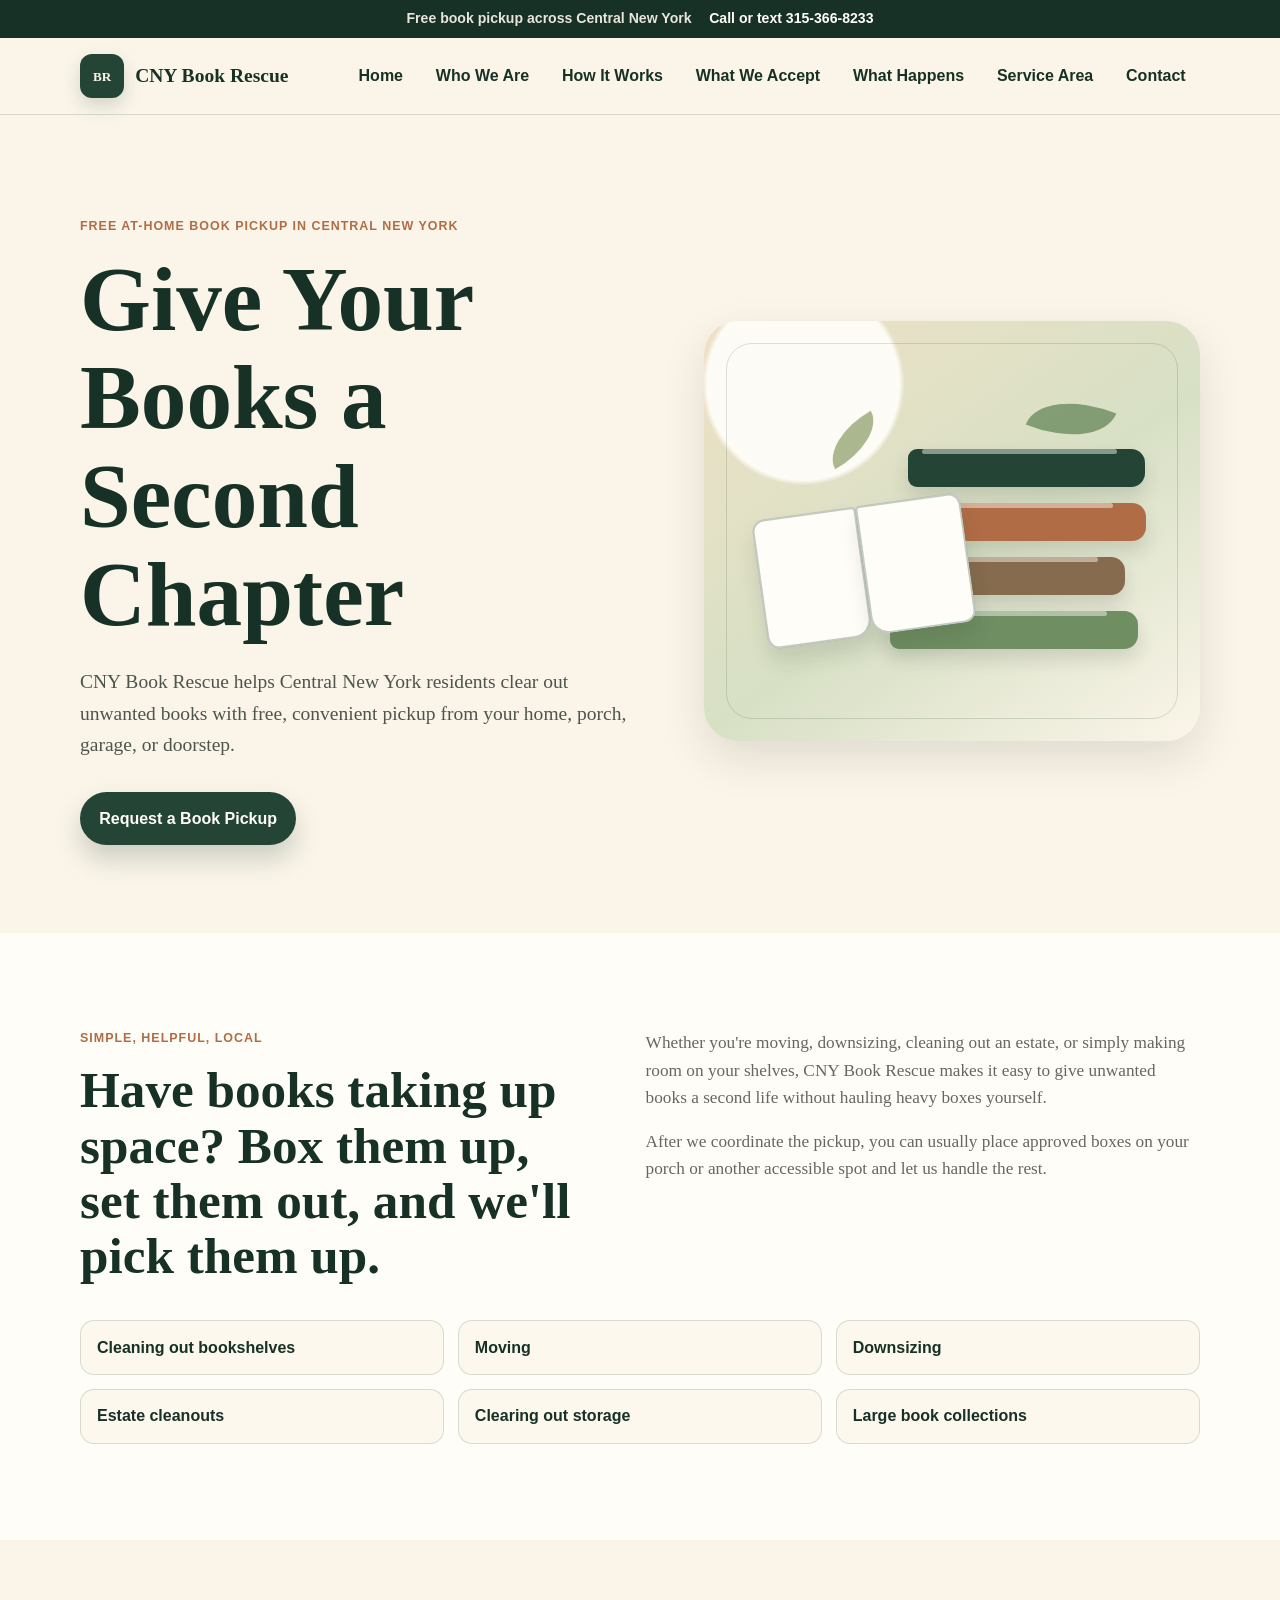
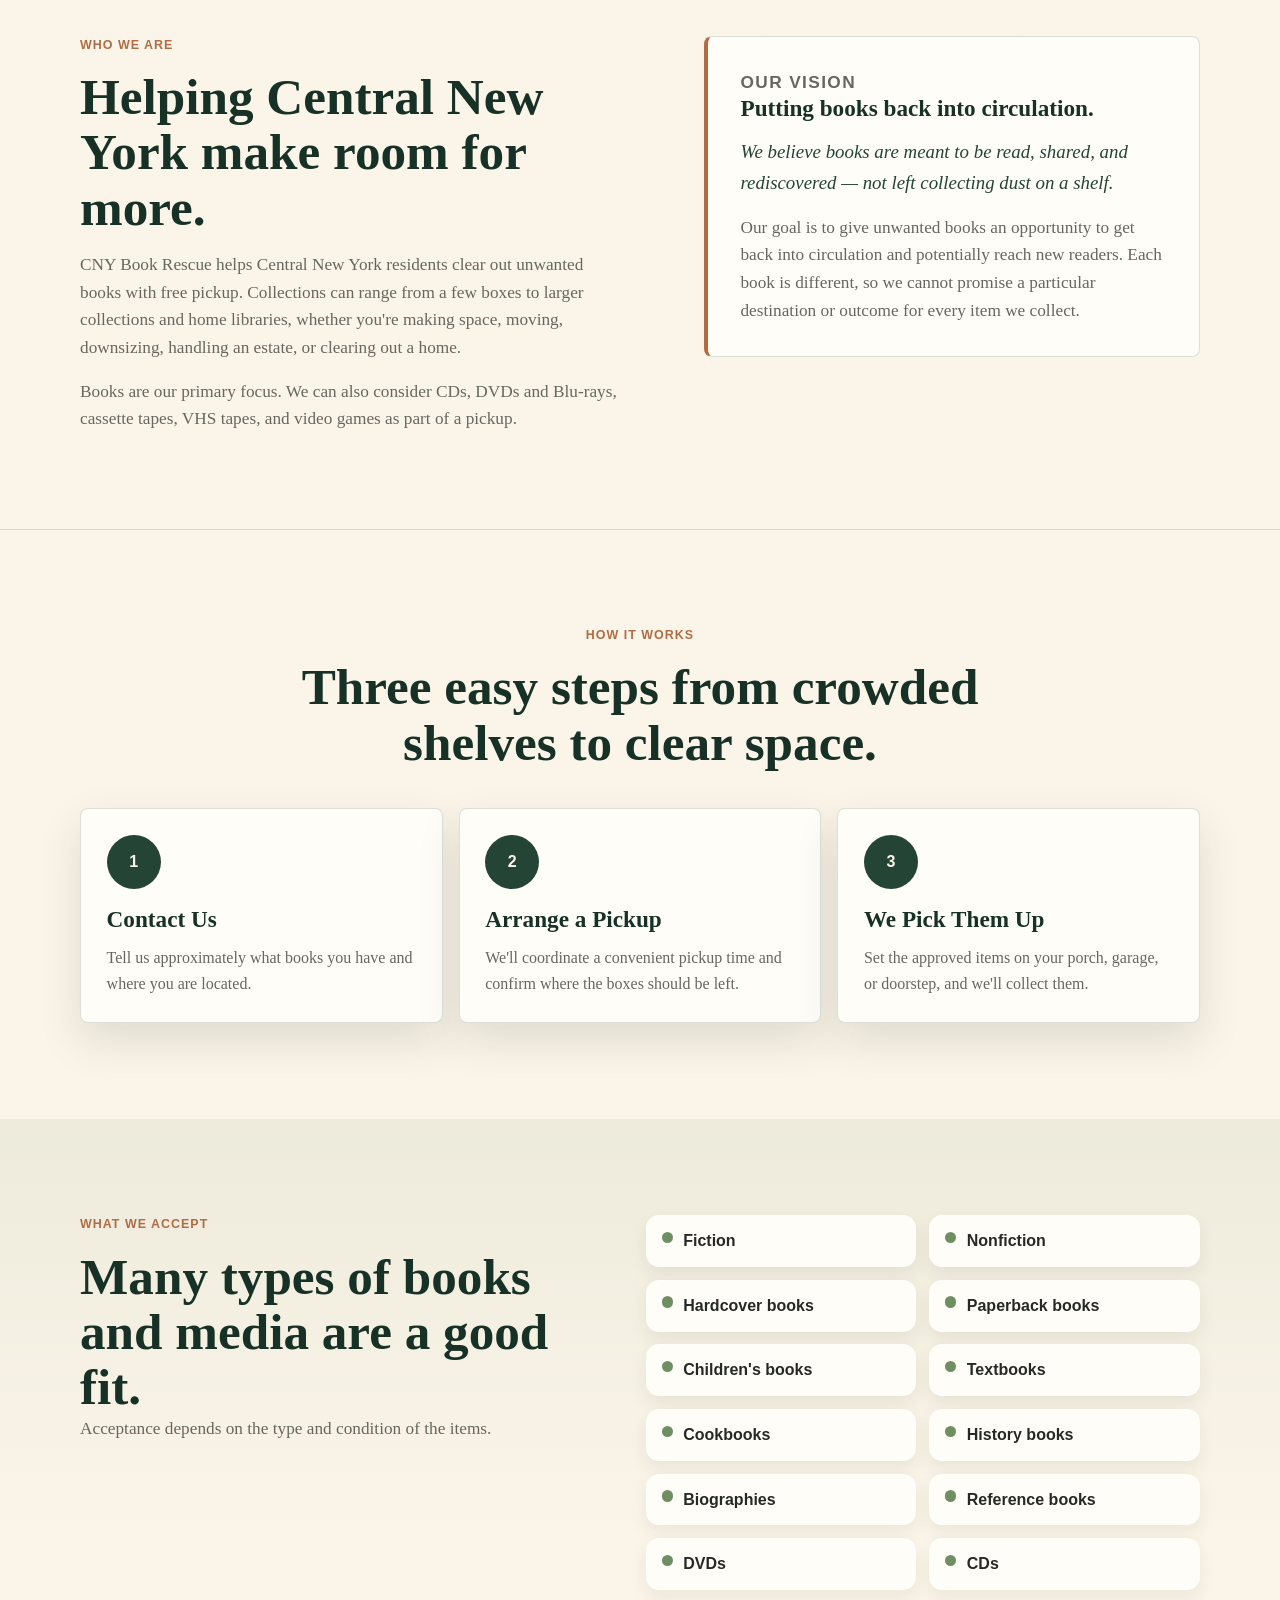
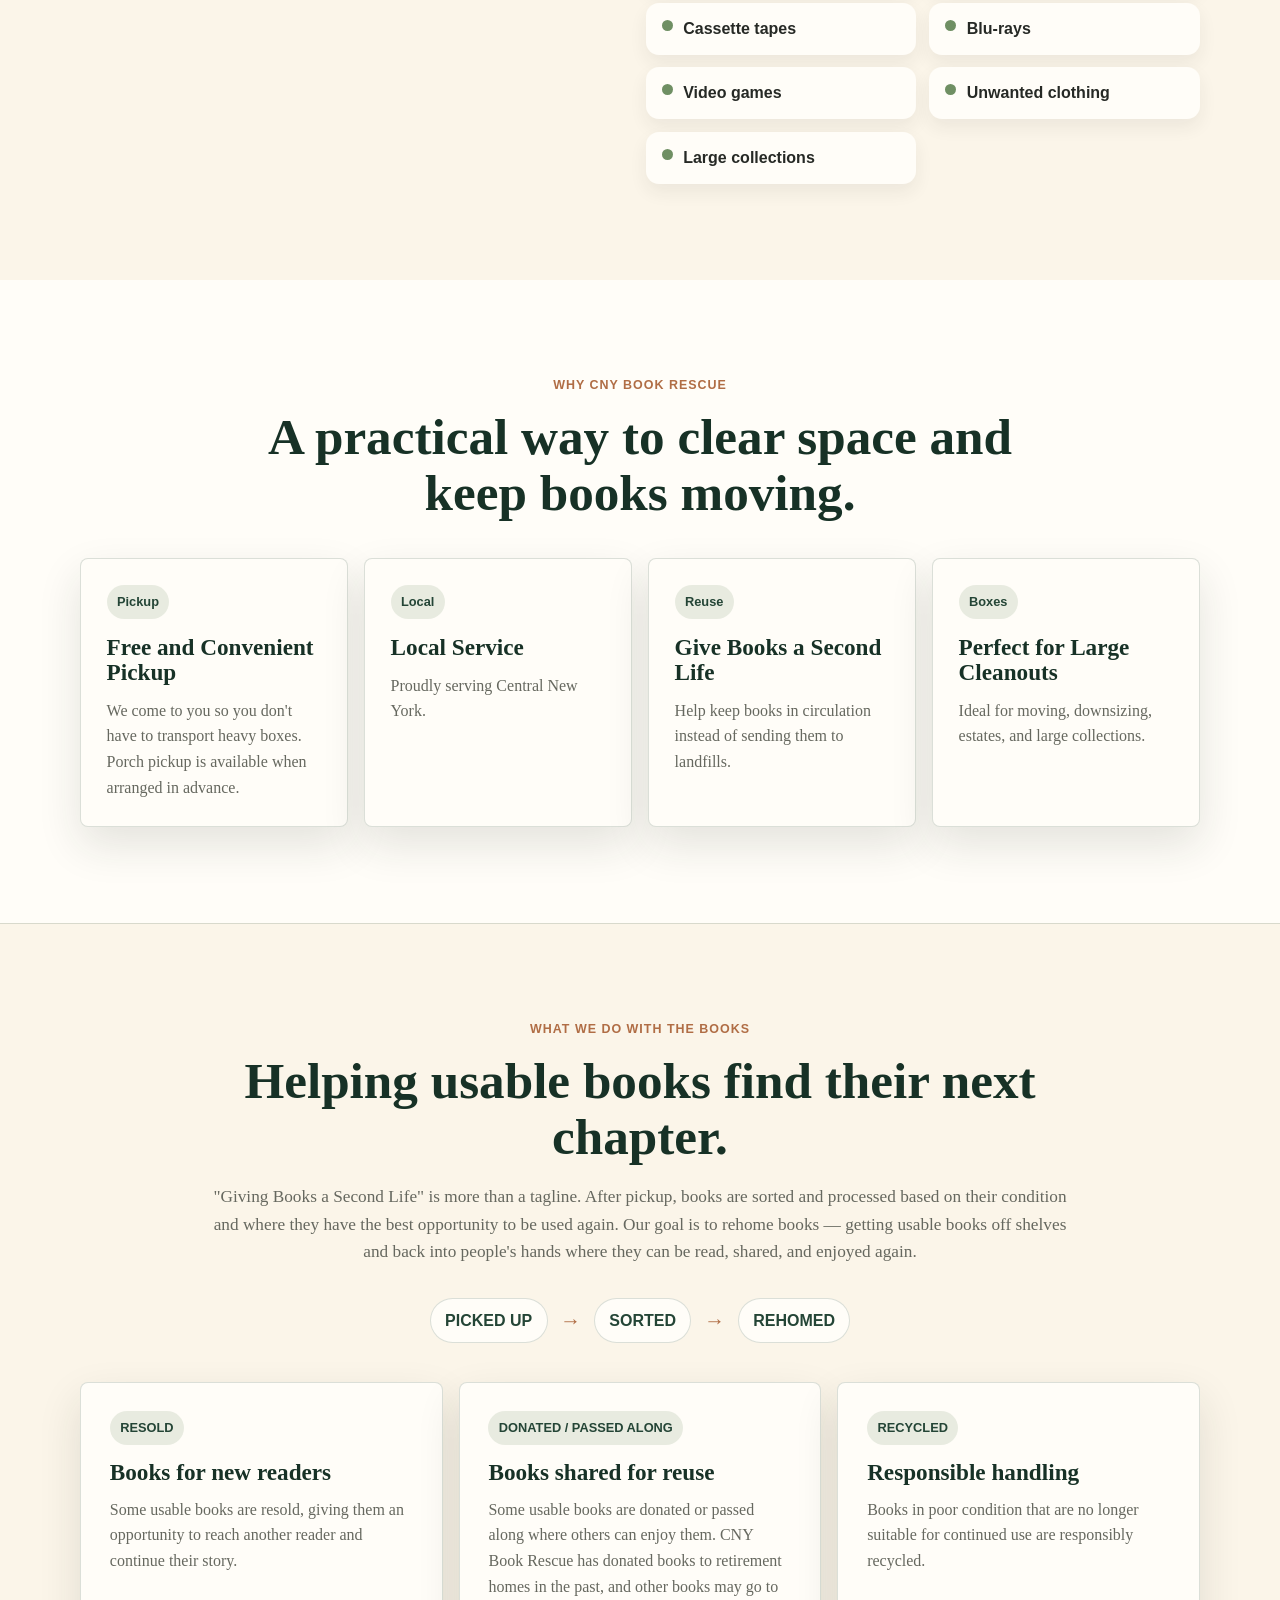
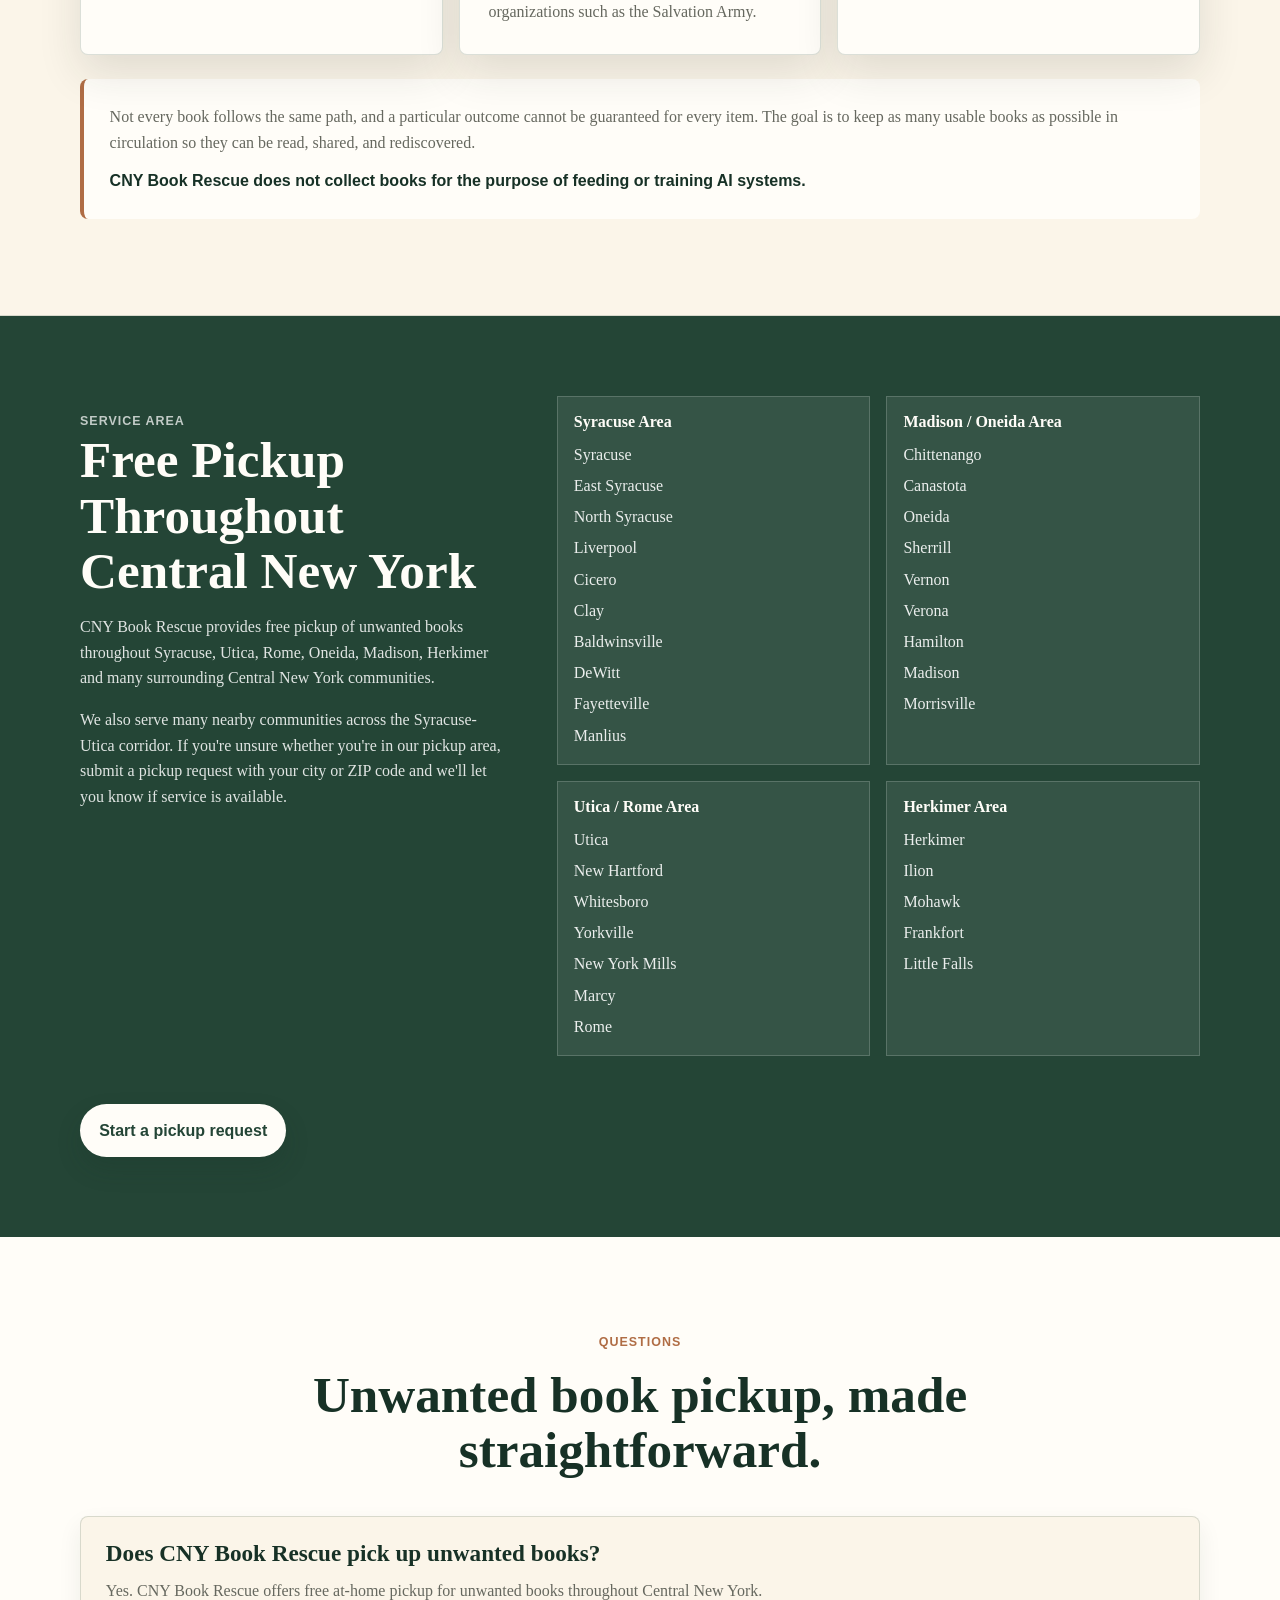
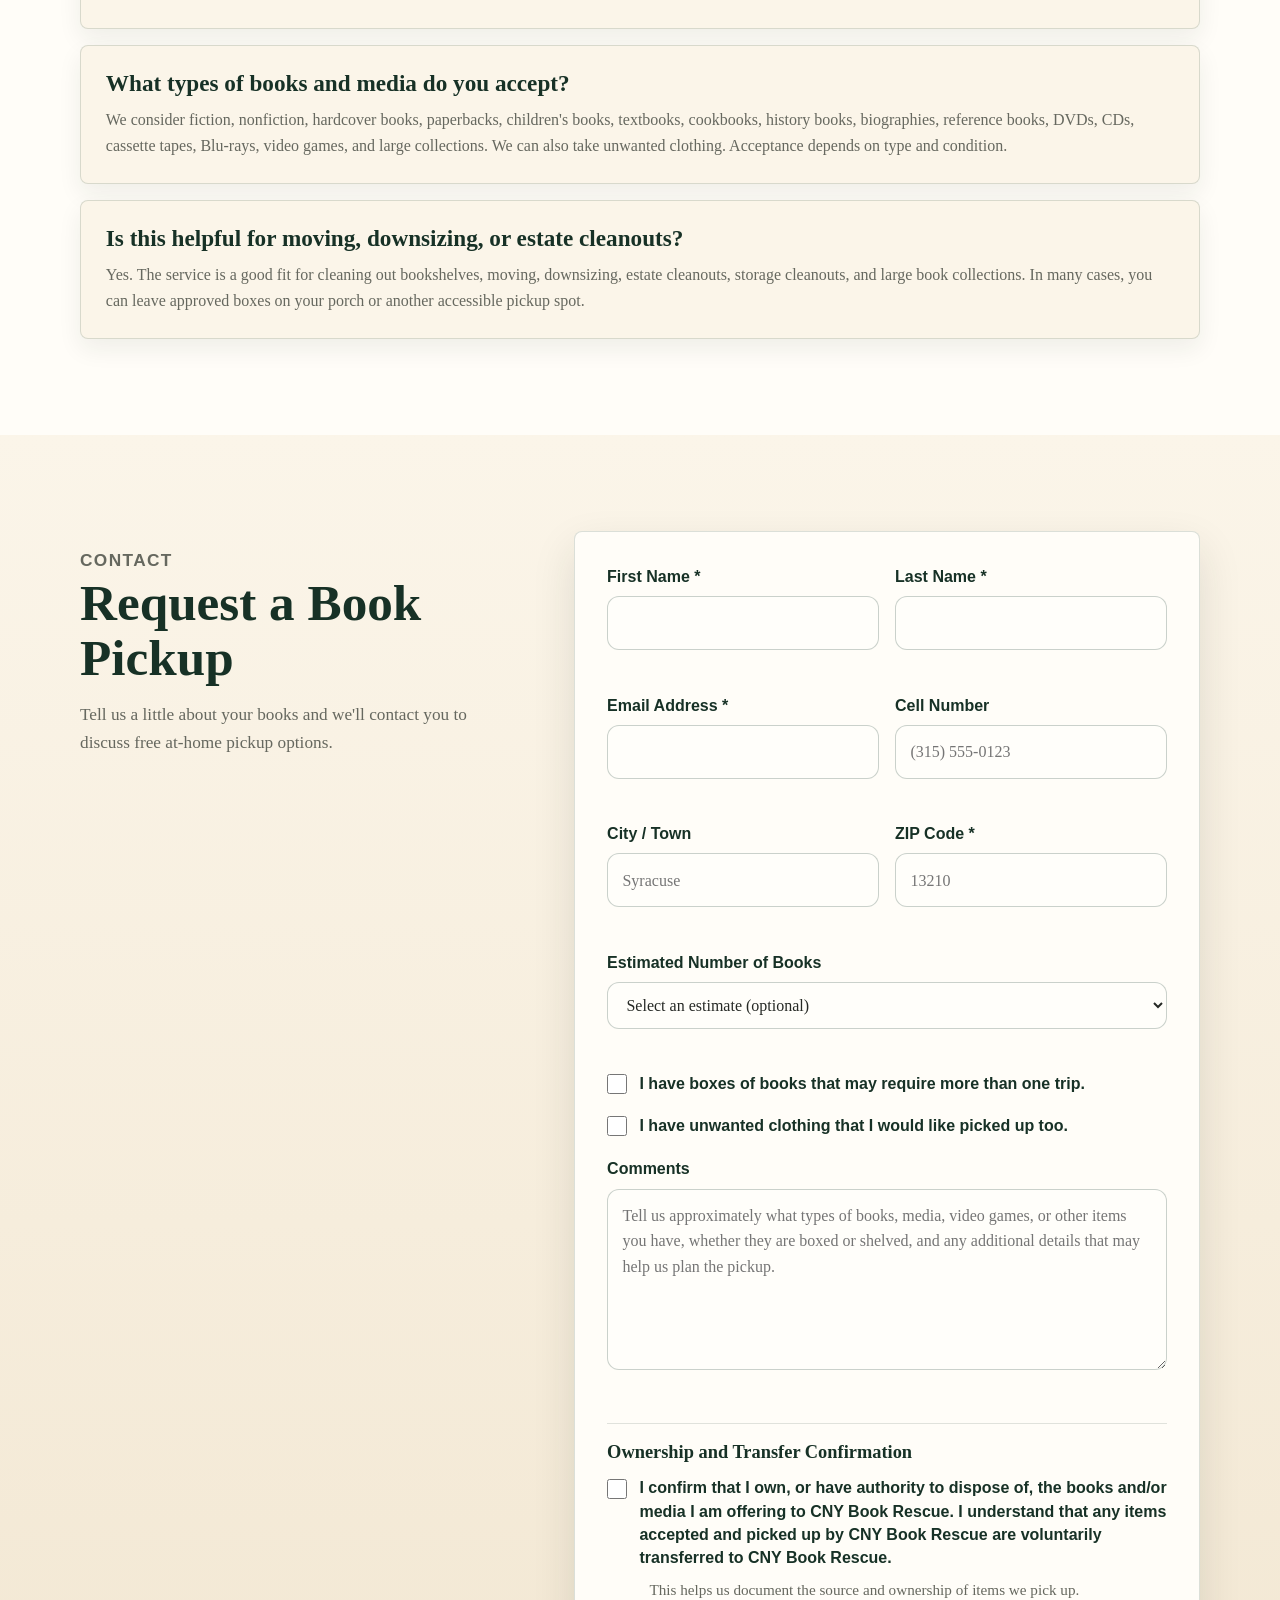
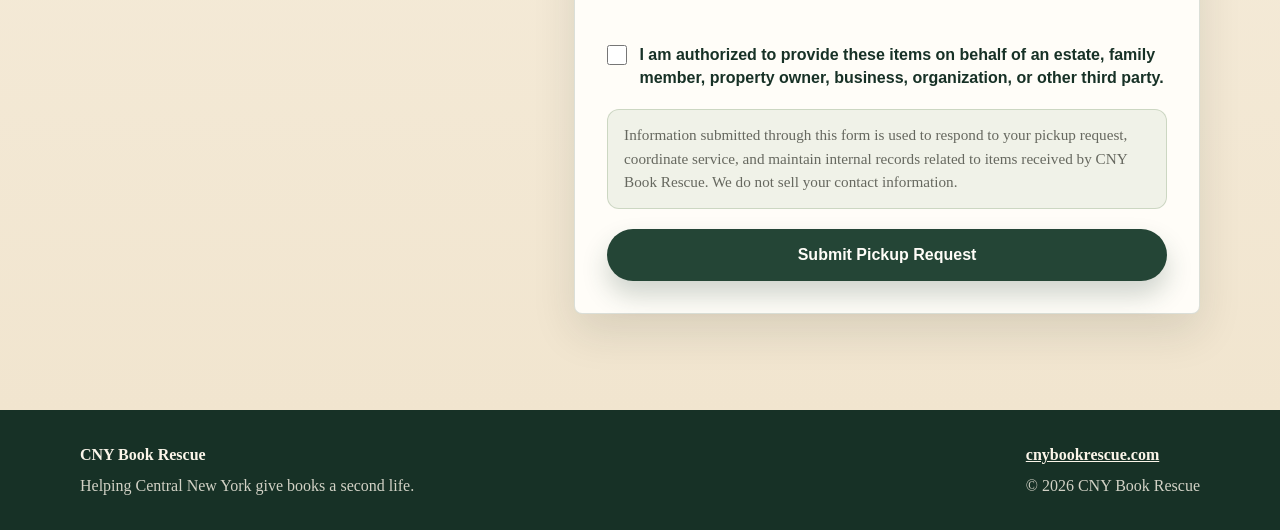
==== commit 6d3a69eb: "feat(site): add collected books journey section" ====
--- a/index.html
+++ b/index.html
@@ -12,15 +12,15 @@
     </script>
     <meta charset="UTF-8">
     <meta name="viewport" content="width=device-width, initial-scale=1.0">
-    <title>Free Book Pickup in Syracuse &amp; Central NY | CNY Book Rescue</title>
+    <title>Free Book Pickup in Syracuse, Central NY &amp; The Mohawk Valley | CNY Book Rescue</title>
     <meta name="description" content="Free pickup of unwanted books and accepted media across Central New York, including Syracuse, Manlius, Cazenovia, Oneida, Utica, Rome, Hamilton and nearby communities.">
     <meta name="robots" content="index, follow">
     <meta name="author" content="CNY Book Rescue">
     <meta name="geo.region" content="US-NY">
-    <meta name="geo.placename" content="Central New York, Syracuse, Utica, Rome, Oneida, Madison, Herkimer">
+    <meta name="geo.placename" content="Central New York, Mohawk Valley, Oneida, Utica, Rome, Syracuse, Madison, Herkimer">
     <meta name="theme-color" content="#244536">
     <!-- TODO: Add Google Search Console verification meta tag here after the real verification code is available. -->
-    <meta property="og:title" content="Free Book Pickup in Syracuse &amp; Central NY | CNY Book Rescue">
+    <meta property="og:title" content="Free Book Pickup in Syracuse, Central NY &amp; The Mohawk Valley | CNY Book Rescue">
     <meta property="og:description" content="Free at-home and porch pickup for unwanted books and accepted media throughout the existing CNY Book Rescue service area in Central New York.">
     <meta property="og:type" content="website">
     <meta property="og:url" content="https://cnybookrescue.com/">
@@ -29,7 +29,7 @@
     <meta property="og:image:alt" content="CNY Book Rescue free book pickup in Central New York">
     <meta property="og:locale" content="en_US">
     <meta name="twitter:card" content="summary_large_image">
-    <meta name="twitter:title" content="Free Book Pickup in Syracuse &amp; Central NY | CNY Book Rescue">
+    <meta name="twitter:title" content="Free Book Pickup in Syracuse, Central NY &amp; The Mohawk Valley | CNY Book Rescue">
     <meta name="twitter:description" content="Free at-home and porch pickup for unwanted books and accepted media throughout the existing CNY Book Rescue service area in Central New York.">
     <meta name="twitter:url" content="https://cnybookrescue.com/">
     <meta name="twitter:image" content="https://cnybookrescue.com/CListImage.png">
@@ -57,7 +57,7 @@
             "@type": "WebPage",
             "@id": "https://cnybookrescue.com/#webpage",
             "url": "https://cnybookrescue.com/",
-            "name": "Free Book Pickup in Syracuse & Central NY | CNY Book Rescue",
+            "name": "Free Book Pickup in Syracuse, Central NY & The Mohawk Valley | CNY Book Rescue",
             "description": "Free pickup of unwanted books and accepted media across the established CNY Book Rescue service area in Central New York.",
             "isPartOf": {
               "@id": "https://cnybookrescue.com/#website"
@@ -84,7 +84,10 @@
               "@type": "ContactPoint",
               "telephone": "+1-315-366-8233",
               "contactType": "pickup requests",
-              "areaServed": "Central New York",
+              "areaServed": [
+                "Central New York",
+                "Mohawk Valley, New York"
+              ],
               "availableLanguage": "English"
             },
             "knowsAbout": [
@@ -93,10 +96,15 @@
               "porch pickup",
               "unwanted books",
               "book donation pickup",
+              "donate unwanted books",
               "books and media pickup",
               "book removal",
+              "used book pickup",
+              "book collection removal",
               "home library removal",
+              "home library pickup",
               "estate book cleanout",
+              "estate book pickup",
               "moving and downsizing book removal",
               "DVD pickup",
               "CD pickup",
@@ -109,6 +117,14 @@
                 "name": "Central New York"
               },
               {
+                "@type": "Place",
+                "name": "Mohawk Valley, New York",
+                "containedInPlace": {
+                  "@type": "State",
+                  "name": "New York"
+                }
+              },
+              {
                 "@type": "AdministrativeArea",
                 "name": "Onondaga County, New York"
               },
@@ -394,9 +410,9 @@
             "@type": "Service",
             "@id": "https://cnybookrescue.com/#service",
             "name": "Free Book and Accepted Media Pickup Across Central New York",
-            "serviceType": "Free at-home and porch pickup of unwanted books and accepted media",
+            "serviceType": "Free book pickup, book donation pickup, and removal of unwanted books and accepted media",
             "description": "Free pickup of unwanted books and accepted media, including CDs, DVDs, cassettes and video games, from homes, porches, moves, downsizing projects, home libraries and estate cleanouts throughout the established Central New York service area.",
-            "keywords": "free book pickup, at-home book pickup, porch book pickup, unwanted book pickup, book removal, book collection pickup, home library removal, estate book cleanout, moving and downsizing book removal, accepted media pickup",
+            "keywords": "free book pickup, book donation pickup, unwanted book removal, home library pickup, estate book pickup, moving and downsizing book pickup, books and media pickup, Syracuse New York book pickup, Oneida New York book pickup, Oneida New York book donation, Utica New York book pickup, Utica New York book donation, Rome New York book pickup, Mohawk Valley book pickup",
             "providerMobility": "dynamic",
             "provider": {
               "@id": "https://cnybookrescue.com/#organization"
@@ -404,15 +420,23 @@
             "url": "https://cnybookrescue.com/",
             "offers": {
               "@type": "Offer",
+              "name": "Free book and media pickup",
               "price": "0",
               "priceCurrency": "USD",
-              "availability": "https://schema.org/InStock",
               "url": "https://cnybookrescue.com/#contact"
             },
             "areaServed": [
               {
                 "@type": "AdministrativeArea",
                 "name": "Central New York"
+              },
+              {
+                "@type": "Place",
+                "name": "Mohawk Valley, New York",
+                "containedInPlace": {
+                  "@type": "State",
+                  "name": "New York"
+                }
               },
               {
                 "@type": "AdministrativeArea",
@@ -631,6 +655,7 @@
           <li><a href="#who-we-are">Who We Are</a></li>
           <li><a href="#how-it-works">How It Works</a></li>
           <li><a href="#what-we-accept">What We Accept</a></li>
+          <li><a href="#what-happens">What Happens</a></li>
           <li><a href="#service-area">Service Area</a></li>
           <li><a href="#contact">Contact</a></li>
         </ul>
@@ -781,6 +806,45 @@
             <h3>Perfect for Large Cleanouts</h3>
             <p>Ideal for moving, downsizing, estates, and large collections.</p>
           </article>
+        </div>
+      </section>
+
+      <section class="section book-journey-section" id="what-happens" aria-labelledby="book-journey-title">
+        <div class="section-inner book-journey-intro">
+          <p class="eyebrow">What we do with the books</p>
+          <h2 id="book-journey-title">Helping usable books find their next chapter.</h2>
+          <p class="journey-lead">"Giving Books a Second Life" is more than a tagline. After pickup, books are sorted and processed based on their condition and where they have the best opportunity to be used again. Our goal is to rehome books — getting usable books off shelves and back into people's hands where they can be read, shared, and enjoyed again.</p>
+        </div>
+
+        <div class="section-inner journey-flow" aria-label="Books are picked up, sorted, and rehomed">
+          <span>Picked Up</span>
+          <b aria-hidden="true">&rarr;</b>
+          <span>Sorted</span>
+          <b aria-hidden="true">&rarr;</b>
+          <span>Rehomed</span>
+        </div>
+
+        <div class="section-inner card-grid journey-grid">
+          <article class="journey-card">
+            <span class="journey-tag">Resold</span>
+            <h3>Books for new readers</h3>
+            <p>Some usable books are resold, giving them an opportunity to reach another reader and continue their story.</p>
+          </article>
+          <article class="journey-card">
+            <span class="journey-tag">Donated / Passed Along</span>
+            <h3>Books shared for reuse</h3>
+            <p>Some usable books are donated or passed along where others can enjoy them. CNY Book Rescue has donated books to retirement homes in the past, and other books may go to organizations such as the Salvation Army.</p>
+          </article>
+          <article class="journey-card">
+            <span class="journey-tag">Recycled</span>
+            <h3>Responsible handling</h3>
+            <p>Books in poor condition that are no longer suitable for continued use are responsibly recycled.</p>
+          </article>
+        </div>
+
+        <div class="section-inner journey-note">
+          <p>Not every book follows the same path, and a particular outcome cannot be guaranteed for every item. The goal is to keep as many usable books as possible in circulation so they can be read, shared, and rediscovered.</p>
+          <p class="ai-note">CNY Book Rescue does not collect books for the purpose of feeding or training AI systems.</p>
         </div>
       </section>
 
--- a/css/styles.css
+++ b/css/styles.css
@@ -620,6 +620,102 @@
   font-weight: 900;
 }
 
+.book-journey-section {
+  border-top: 1px solid var(--line);
+  border-bottom: 1px solid var(--line);
+  background: var(--cream);
+}
+
+.book-journey-intro {
+  max-width: 860px;
+  text-align: center;
+}
+
+.journey-lead {
+  margin: 1.2rem 0 0;
+  color: var(--muted);
+  font-size: 1.08rem;
+}
+
+.journey-flow {
+  display: flex;
+  align-items: center;
+  justify-content: center;
+  gap: 0.8rem;
+  margin-top: 2rem;
+  color: var(--forest);
+  font-family: "Trebuchet MS", Arial, sans-serif;
+  font-weight: 900;
+  text-transform: uppercase;
+}
+
+.journey-flow span {
+  border: 1px solid var(--line);
+  border-radius: 999px;
+  background: var(--white);
+  padding: 0.55rem 0.9rem;
+}
+
+.journey-flow b {
+  color: var(--clay);
+  font-size: 1.3rem;
+}
+
+.journey-grid {
+  grid-template-columns: repeat(3, minmax(0, 1fr));
+}
+
+.journey-card {
+  border: 1px solid var(--line);
+  border-radius: var(--radius);
+  background: var(--white);
+  padding: clamp(1.25rem, 2.5vw, 1.8rem);
+  box-shadow: var(--shadow);
+}
+
+.journey-card h3 {
+  margin-top: 0.9rem;
+}
+
+.journey-card p {
+  margin: 0.75rem 0 0;
+  color: var(--muted);
+}
+
+.journey-tag {
+  display: inline-flex;
+  min-height: 34px;
+  align-items: center;
+  border-radius: 999px;
+  background: rgba(111, 143, 99, 0.16);
+  color: var(--forest);
+  padding: 0.32rem 0.65rem;
+  font-family: "Trebuchet MS", Arial, sans-serif;
+  font-size: 0.8rem;
+  font-weight: 900;
+  text-transform: uppercase;
+}
+
+.journey-note {
+  margin-top: 1.5rem;
+  border-left: 4px solid var(--clay);
+  border-radius: var(--radius);
+  background: var(--white);
+  padding: clamp(1.2rem, 2.5vw, 1.6rem);
+}
+
+.journey-note p {
+  margin: 0;
+  color: var(--muted);
+}
+
+.journey-note .ai-note {
+  margin-top: 0.8rem;
+  color: var(--forest-dark);
+  font-family: "Trebuchet MS", Arial, sans-serif;
+  font-weight: 700;
+}
+
 .service-area {
   padding: clamp(3rem, 7vw, 5rem) 0;
   background: var(--forest);
@@ -995,8 +1091,13 @@
   .accept-list,
   .steps-grid,
   .benefits-grid,
+  .journey-grid,
   .form-row {
     grid-template-columns: 1fr;
+  }
+
+  .journey-flow {
+    flex-wrap: wrap;
   }
 
   .service-area-inner {
